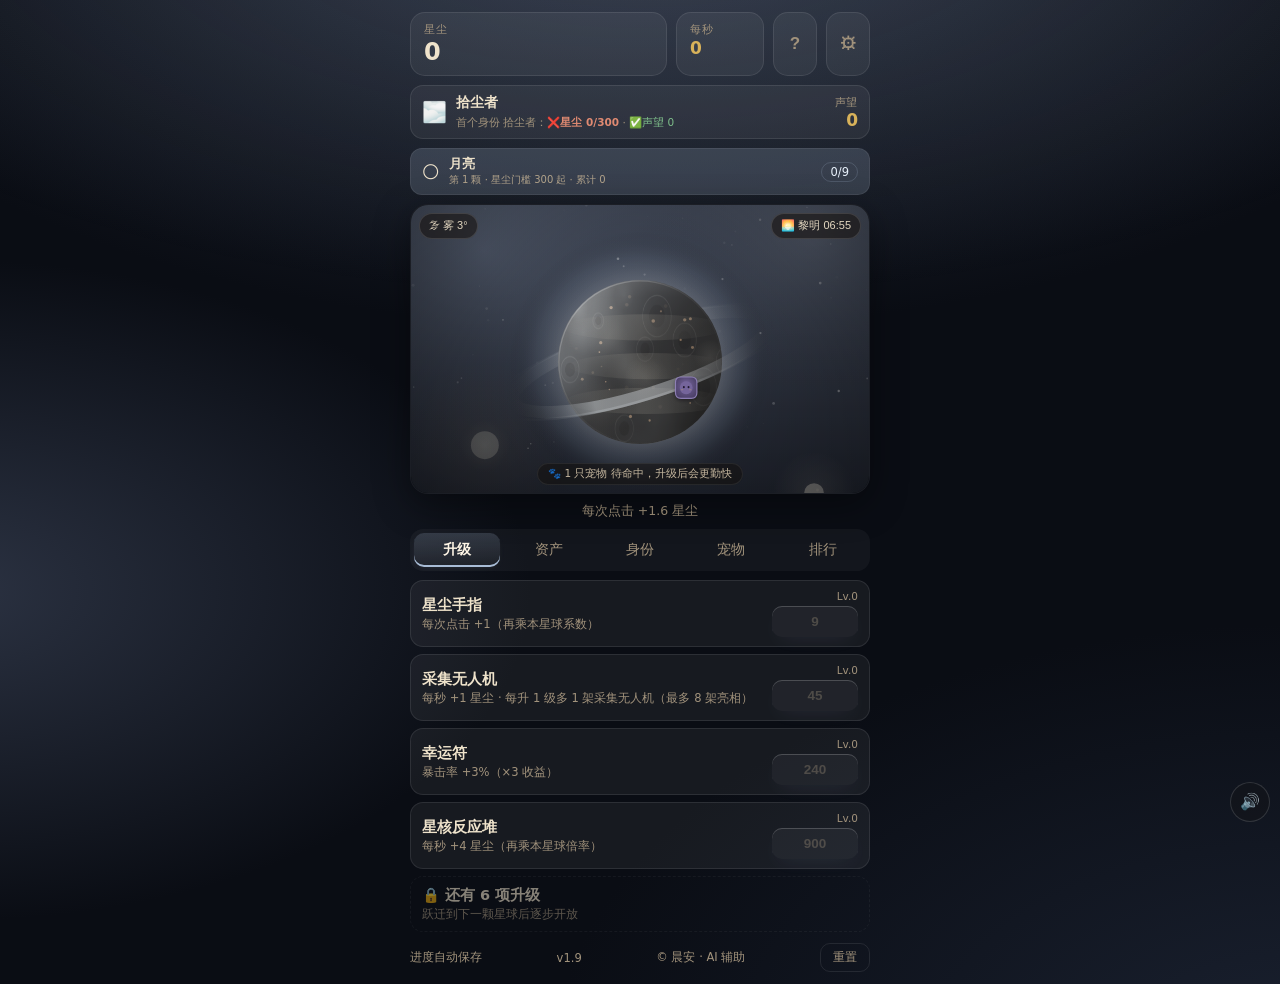
==== index.html @ 1c6e7670 "点点星球 · 晨安之作（发布构建）" ====
<!doctype html>
<html lang="zh-CN">
  <head>
    <meta charset="UTF-8" />
    <meta name="viewport" content="width=device-width, initial-scale=1, viewport-fit=cover" />
    <meta name="theme-color" content="#12100c" />
    <title>点点星球 · 晨安之作</title>
    <!-- 样式用静态标签加载：浏览器解析到就当普通资源缓存，
     即使下面的脚本出问题，页面也不会变成裸 HTML。
     发新版时把 v= 后面的日期改大一位即可让所有设备重新下载。 -->
    <link rel="stylesheet" href="style.css?v=1.9" />
  </head>
  <body data-world="0" data-phase="night">
    <div id="ambient" aria-hidden="true"></div>

    <main class="game">
      <header class="top">
        <div class="stat">
          <span class="label">星尘</span>
          <strong id="dust">0</strong>
        </div>
        <div class="stat stat-s">
          <span class="label">每秒</span>
          <strong id="cps">0</strong>
        </div>
        <button id="help" class="icon-btn" type="button" aria-label="玩法说明">?</button>
        <button id="setBtn" class="icon-btn" type="button" aria-label="设置">⚙</button>
      </header>

      <div class="rank-bar">
        <span class="rank-emoji" id="rankIcon">🌫️</span>
        <div class="rank-info">
          <span id="rankName">拾尘者</span>
          <span class="rank-next" id="rankNext">加载中…</span>
        </div>
        <div class="rep">
          <span class="label">声望</span>
          <strong id="rep">0</strong>
        </div>
      </div>

      <div class="world-bar">
        <span class="world-emoji" id="worldEmoji">🪐</span>
        <div class="world-info">
          <span id="worldName">月亮</span>
          <span class="world-sub" id="worldSub">第 1 颗星球</span>
        </div>
        <div class="world-ring">
          <span id="worldPct">0/7</span>
        </div>
      </div>

      <section id="stage" class="stage">
        <canvas id="scene"></canvas>

        <div class="stage-hud left">
          <button id="wxChip" class="chip" type="button" title="天气与时间">☁️ 天气</button>
        </div>
        <div class="stage-hud right">
          <button id="timeChip" class="chip" type="button" title="当前时间">--:--</button>
        </div>

        <div id="floatLayer" class="float-layer"></div>

        <div id="petSay" class="pet-say hidden" aria-live="polite">
          <span class="pet-say-av" id="petSayAv"></span>
          <span class="pet-say-main">
            <span class="pet-say-name" id="petSayName"></span>
            <span class="pet-say-text" id="petSayText"></span>
          </span>
        </div>

        <div id="combo" class="combo hidden" aria-live="polite">
          <div class="combo-main">
            <b id="comboNum">0</b>
            <span class="combo-word">连锁</span>
            <em id="comboBonus">+0%</em>
          </div>
          <i class="combo-bar"><s id="comboFill"></s></i>
        </div>

        <div class="stage-foot">
          <span id="stageNote">🐾 宠物待命中</span>
        </div>
      </section>

      <section class="reso" id="reso">
        <div class="reso-head">
          <span class="reso-title">星核共振</span>
          <span class="reso-lv" id="resoLayers">共振 0/8 层</span>
        </div>
        <div class="reso-track" id="resoBar">
          <div class="reso-zone" id="resoZone"></div>
          <div class="reso-needle" id="resoNeedle"></div>
        </div>
        <div class="reso-foot">
          <button id="resoBtn" class="reso-btn" type="button" aria-label="按住蓄力，进绿区松手">
            <span class="reso-ico" aria-hidden="true">◉</span>
          </button>
          <span class="reso-hint" id="resoHint"></span>
        </div>
        <div class="reso-keys">键盘：任意键连点星球 · 按住 Q 蓄力共振（蓝牙/外接键盘都行）</div>
      </section>

      <p class="hint" id="hint">点点星球，收获星尘</p>

      <nav class="tabs">
        <button class="tab active" data-tab="up" type="button">升级</button>
        <button class="tab" data-tab="asset" type="button">资产</button>
        <button class="tab" data-tab="rank" type="button">身份</button>
        <button class="tab" data-tab="stock" type="button">股市</button>
        <button class="tab" data-tab="pets" type="button">宠物</button>
        <button class="tab" data-tab="play" type="button">玩法</button>
        <button class="tab" data-tab="leader" type="button">排行</button>
      </nav>

      <section class="panel active" id="panel-up">
        <ul id="shop" class="shop-list"></ul>
      </section>

      <section class="panel" id="panel-asset">
        <p class="panel-tip">买车买房攒声望，声望和星尘都够了才能晋升身份。</p>
        <ul id="assets" class="shop-list"></ul>
      </section>

      <section class="panel" id="panel-rank">
        <h2>身份</h2>
        <p class="panel-tip">
          每晋一级：星尘 ×2 · 点击力 ×1.5 · 自动产出 +25%。身份只升不降，门槛会按本星球的曲线递增。
        </p>
        <ul id="ranks" class="rank-list"></ul>

        <div id="travelBox" class="travel-box hidden">
          <button id="travel" class="travel" type="button">🔭 预览下一颗星球</button>
          <p class="panel-tip" id="travelTip"></p>
        </div>

        <h2>星球图鉴</h2>
        <ul id="worlds" class="world-list"></ul>

        <h2>本星球成就 <span id="achCount" class="ach-count"></span></h2>
        <ul id="achs" class="ach-list"></ul>

        <h2>全局成就</h2>
        <ul id="gachs" class="ach-list"></ul>
      </section>

      <section class="panel" id="panel-stock">
        <div class="sys-head stock-head">
          <div><b id="stkCapital">0</b><span id="stkBestTip">当前市值</span></div>
          <div><b id="stkInvest">0</b><span>投入本金</span></div>
          <div><b id="stkCashNow">0</b><span>手上星尘</span></div>
          <div><b id="stkMult">×1.00</b><span>资本加成</span></div>
          <div><b id="stkCash">0</b><span>股息收入</span></div>
        </div>
        <p class="panel-tip" id="stkTip">
          低买高卖赚差价，持仓每 2
          分钟分红一次。持仓市值（资本）会放大你所有产出，后期身份也要求它。<br />身份只看「手上星尘
          + 投进股市的钱」，买了股票立刻算数，卖掉跟着变。
        </p>
        <ul id="stkList" class="stock-list"></ul>
        <h2>市场动态</h2>
        <ul id="stkNews" class="news-list"></ul>
      </section>

      <section class="panel" id="panel-pets">
        <div class="sys-head">
          <div><b id="petPower">0</b><span>宠物战力</span></div>
          <div><b id="petMult">×1.00</b><span>宠物加成</span></div>
          <div><b id="petDone">0</b><span>探索次数</span></div>
        </div>
        <h2>我的宠物 <span id="petCount" class="ach-count"></span></h2>
        <p class="panel-tip">
          宠物从开局就能用，每颗星球都有自己的伙伴。所有星球的伙伴进同一个图鉴：<b>换星球也带着走，已招募的会一起上场</b>（场上最多
          8 只，战力高的优先）。点卡片上的「升 1
          级」直接升一级、战力跟着涨：等级没有上限，但每升一级，下一级都要贵
          ×1.5。摸摸只是攒亲密度。
        </p>
        <ul id="petList" class="pet-list"></ul>
        <h2>宠物探索</h2>
        <p class="panel-tip">
          派宠物出门，按真实时间回来，一次带回一大笔星尘，比原来的星舰远征划算得多。宠物战力越高，能去的地方越远。
        </p>
        <ul id="petExp" class="exp-list"></ul>
        <h2>皮肤商店</h2>
        <p class="panel-tip">
          每颗星球 4
          款皮肤，用星尘购买；买到的皮肤穿在本星球的宠物身上，点宠物卡片上的「换肤」就能换。
        </p>
        <ul id="skinList" class="skin-list"></ul>
      </section>

      <section class="panel" id="panel-play">
        <div class="sys-head">
          <div><b id="miniEnergy">0/100</b><span>今日次数</span></div>
          <div><b id="miniBadge">0</b><span>星章</span></div>
          <div><b id="miniWins">0</b><span>小游戏胜利</span></div>
        </div>
        <h2 id="miniHead">无尽小游戏</h2>
        <p class="panel-tip" id="miniTip">
          三个无尽模式，一局没有终点，越玩越快。得分 = 操作次数 × 本星球倍率 ×
          升级总倍率；每天最多玩 100 次，跨天自动重置。每赢 2 局得 1 枚星章，星章又加全局产出。
        </p>
        <ul id="miniList" class="mini-list"></ul>
        <h2 id="idleTitle">挂机</h2>
        <div class="idle-card" id="idleCard"></div>
        <div id="idleClaim"></div>
      </section>

      <section class="panel" id="panel-leader">
        <h2>星际排行</h2>
        <p class="panel-tip">
          榜上显示的是「累计星尘」=
          你这辈子赚到的总数（花掉的也算），所以它会比你钱包里现在有的多。钱包星尘会显示在状态行里。
        </p>
        <div id="lbSetup" class="lb-setup hidden">
          <p class="panel-tip small">
            第一次用：把 Supabase 的 Project URL 和 anon key 粘进来，只存在这台手机上。
          </p>
          <input
            id="lbUrl"
            class="lb-input lb-full"
            placeholder="https://xxxx.supabase.co"
            autocomplete="off"
            autocapitalize="off"
            spellcheck="false"
          />
          <input
            id="lbKey"
            class="lb-input lb-full"
            placeholder="anon public key"
            autocomplete="off"
            autocapitalize="off"
            spellcheck="false"
          />
          <button id="lbSave" class="ghost wide" type="button">保存并连接</button>
        </div>

        <div id="meBox" class="me-box hidden">
          <span class="me-name">已登录 <b id="meName"></b></span>
          <button id="lbSync" class="ghost tiny" type="button">立即上传</button>
          <button id="lbPull" class="ghost tiny hidden" type="button">重新拉取</button>
          <button id="auOut" class="ghost tiny" type="button">退出</button>
        </div>

        <p class="panel-tip small" id="lbStatus" data-tone="idle">未配置云端</p>
        <ol id="lbList" class="lb-list"></ol>
        <button id="lbRefresh" class="ghost wide" type="button">刷新排行榜</button>

        <div id="adminBox" class="admin-box hidden">
          <h3 id="adminTitle">管理员后台</h3>
          <p class="panel-tip small">
            权限三档：普通 &lt; 管理员 &lt; 作者。管理员只能加（加分、解锁星球，每天 5
            次）；作者不限次数，还能清空数据和管权限。
          </p>
          <p class="panel-tip small" id="adminQuota"></p>
          <div class="admin-tools hidden" id="adAuthorTools">
            <button id="adClearScores" class="ghost tiny danger" type="button">
              一键清空全服数据
            </button>
          </div>
          <div id="adminList"></div>
        </div>
      </section>

      <footer class="bottom">
        <span id="saveTip" class="tip">进度自动保存</span>
        <span class="tip" id="verTip" title="代码版本，用来确认有没有加载到最新的">v1.9</span>
        <span class="tip">© 晨安 · AI 辅助</span>
        <button id="reset" class="reset" type="button">重置</button>
      </footer>
    </main>

    <!-- ===== 登录 / 注册：不登录不能玩 ===== -->
    <div id="loginGate" class="login-gate hidden">
      <div class="login-box">
        <div class="login-logo">点点星球</div>
        <p class="login-sub">登录后开始玩 · 进度每 10 秒自动上传</p>
        <div id="authBox" class="auth-box">
          <input
            id="auName"
            class="lb-input lb-full"
            maxlength="16"
            placeholder="账号名（2–16 字）"
            autocomplete="username"
            autocapitalize="off"
            spellcheck="false"
          />
          <input
            id="auPass"
            class="lb-input lb-full"
            type="password"
            maxlength="64"
            placeholder="密码"
            autocomplete="current-password"
          />
          <div class="auth-acts">
            <button id="auLogin" class="primary" type="button">登录</button>
            <button id="auReg" class="ghost" type="button">注册</button>
          </div>
        </div>
        <p class="login-tip">
          新注册：密码至少 6 位，必须同时包含小写字母和数字。<br />登录老账号会用云端存档覆盖本机进度。
        </p>
        <button id="gateOffline" class="link-btn hidden" type="button">网络有问题？先离线玩</button>
      </div>
    </div>

    <!-- ===== 开场 ===== -->
    <div id="intro" class="intro">
      <div class="intro-glow"></div>
      <div class="intro-orbit"></div>
      <div class="intro-logo" aria-label="点点星球">
        <span style="--i: 0">点</span><span style="--i: 1">点</span><span style="--i: 2">星</span
        ><span style="--i: 3">球</span>
      </div>
      <div class="intro-line"><i></i></div>
      <p class="intro-sub">晨安之作 · CLICK THE COSMOS</p>
      <p class="intro-skip">轻触任意处进入</p>
    </div>

    <!-- 新手说明 -->
    <div id="guide" class="modal hidden">
      <div class="modal-box">
        <h2>欢迎来到点点星球 👋</h2>
        <ol class="guide-list">
          <li>点星球拿星尘，但<b>点击是全游戏最弱的赚钱方式</b>，只够启动。连锁、暴击只是添头。</li>
          <li>
            <b>玩法是随着星球一颗颗解锁的</b>，不是一上来全都塞给你：第 1
            颗有点击/升级/资产/身份和<b>宠物</b>，之后依次开放共振、小游戏、股市、挂机。前几颗星球十几分钟就能通关，越往后身份门槛越高、耗时越长、数字越大。
          </li>
          <li>升级：每一项都只加一点，攒够星尘就去买。身份晋升要同时满足累计星尘和声望。</li>
          <li>
            第 2 颗星球起有<b>星核共振</b>：按住蓄力，松手落在绿区 +1 层，全产出 +7%（最高 8
            层），22 秒不碰会掉层。
          </li>
          <li>
            第 3 颗星球起有<b>小游戏</b>：每天最多玩 100 次，跨天自动重置；赢 2 局 1
            枚星章，星章加全局产出，后期身份也要求星章。
          </li>
          <li>
            第 4 颗星球起有<b>股市</b>：低买高卖赚差价，持仓每 2
            分钟分红；市值越高，全局产出乘得越多，后面几个身份直接要求市值。
          </li>
          <li>
            <b>宠物从开局就跟着你</b
            >：每颗星球都有自己的伙伴，所有星球的伙伴进同一个图鉴，换星球也不会丢。点「升 1
            级」直接升级、涨战力——等级没有上限，价钱每级
            ×1.5。派它们出去探索，按真实时间回来给一大笔星尘。
          </li>
          <li>
            第 6 颗星球起有<b>挂机</b>：关掉页面也按离线效率生产，最多累计 12
            小时；「采集核心」把效率从 55% 拉到 100%。
          </li>
          <li>
            一共十颗星球，前六颗是<b>月亮、地球、土星、太阳、中子星、黑洞</b>。每颗 9 个身份、10
            项升级、7 种资产，正常玩到通关要好几天。
          </li>
          <li>
            <b>账号与存档：</b
            >不登录不能玩。登录老账号时，服务器上的存档会<b>整份覆盖</b>这台手机的进度（离线玩的进度会丢，这是故意的，绝不合并）；注册新账号则把这台手机的进度整份写进新号。登录后每
            10 秒自动上传一次完整存档。
          </li>
          <li>
            <b>各星球数据互相独立：</b
            >身份、升级、资产、星尘、共振层数都按星球分开存，不会串到别的星球；没解锁的星球不参与统计，也不进排行榜。
          </li>
          <li>
            <b>小游戏</b>是无尽模式，分数 = 操作次数 × 本星球倍率 ×
            总倍率，越熟练分越高；<b>股市</b>按倍率结算，暴涨暴跌都是小概率，别指望连点刷钱。
          </li>
        </ol>
        <p class="guide-copy">
          点点星球 · 晨安之作 © 2026 · 美术、音效与代码由作者与 AI 辅助共同制作
        </p>
        <button id="guideOk" class="primary" type="button">开始游戏</button>
      </div>
    </div>

    <!-- 星球预览 -->
    <div id="previewModal" class="modal hidden">
      <div class="modal-box preview-box">
        <canvas id="previewScene" class="preview-scene"></canvas>
        <h2 id="pvName">星球</h2>
        <p class="clear-sub" id="pvDesc"></p>
        <div class="pv-facts" id="pvFacts"></div>
        <ul class="pv-ranks" id="pvRanks"></ul>
        <div class="pv-actions">
          <button id="pvCancel" class="ghost" type="button">关闭</button>
          <button id="pvGo" class="primary" type="button">🚀 跃迁</button>
        </div>
      </div>
    </div>

    <!-- 天气 / 时间 -->
    <div id="wxModal" class="modal hidden">
      <div class="modal-box">
        <h2>天气与时间</h2>
        <p class="panel-tip" id="wxStatus">正在获取…</p>
        <div class="wx-now" id="wxNow"></div>
        <label class="field">
          <span>天气城市</span>
          <select id="citySelect"></select>
        </label>
        <div class="wx-actions">
          <button id="wxAuto" class="ghost" type="button">📍 自动定位</button>
          <button id="wxRefresh" class="ghost" type="button">🔄 刷新</button>
        </div>
        <p class="panel-tip small">
          天气来自 Open-Meteo
          免费接口（按手机定位或你选的城市），时间取自手机系统。没网时自动切换成模拟天气，画面仍会随小时和天气变化。
        </p>
        <button id="wxOk" class="primary" type="button">完成</button>
      </div>
    </div>

    <!-- 全剧终 -->
    <div id="clear" class="modal hidden">
      <div class="modal-box clear-box">
        <div class="clear-emoji" id="clearEmoji">🏆</div>
        <h2 id="clearTitle">恭喜通关！</h2>
        <p class="clear-sub" id="clearSub"></p>
        <div class="clear-stats" id="clearStats"></div>
        <button id="clearOk" class="primary" type="button">继续玩</button>
      </div>
    </div>

    <!-- 小游戏 -->
    <div id="miniModal" class="modal hidden">
      <div class="modal-box mini-box">
        <h2 id="miniTitle">小游戏</h2>
        <p class="panel-tip" id="miniDesc"></p>
        <div id="miniBody" class="mini-body"></div>
        <div class="mini-foot">
          <button id="miniClose" class="ghost" type="button">关闭</button>
        </div>
      </div>
    </div>

    <div id="confetti" class="confetti"></div>
    <div id="flash" class="flash"></div>
    <div id="toast" class="toast"></div>

    <!-- ===== 设置 ===== -->
    <div id="settings" class="modal hidden">
      <div class="modal-box set-box">
        <h2>设置</h2>
        <div class="set-list">
          <button class="set-row" id="setAdmin" type="button">
            <span>🛠️ Admin 后台管理</span><em id="setAdminTip">需管理员账号</em>
          </button>
          <button class="set-row" id="setGuide" type="button">
            <span>📖 玩法说明</span><em>全部规则</em>
          </button>
          <button class="set-row" id="setAccount" type="button">
            <span>👤 登录账号管理</span><em id="setAccName">未登录</em>
          </button>
          <button class="set-row" id="setSfx" type="button">
            <span>🔊 音效</span><em id="setSfxVal">开</em>
          </button>
          <button class="set-row" id="setFx" type="button">
            <span>✨ 粒子特效</span><em id="setFxVal">开</em>
          </button>
          <button class="set-row" id="setMotion" type="button">
            <span>🐢 省电模式</span><em id="setMotionVal">关</em>
          </button>
        </div>
        <p class="set-copy">
          点点星球 · 晨安之作 © 2026<br />美术、音效与代码由作者与 AI 辅助共同制作
        </p>
        <button id="setClose" class="primary" type="button">关闭</button>
      </div>
    </div>

    <script>
      /* 兜底：不依赖游戏脚本，任何浏览器都能关掉开场；点任意处/按任意键也能跳过 */
      (function () {
        function closeIntro() {
          var el = document.getElementById('intro');
          if (!el || el.style.display === 'none') return;
          el.style.display = 'none';
          try {
            document.dispatchEvent(new Event('introDone'));
          } catch (e) {}
        }
        window.__closeIntro = closeIntro;
        var seen = false;
        try {
          seen = localStorage.getItem('aiweb.clicker.intro.v1') === '1';
        } catch (e) {}
        setTimeout(closeIntro, seen ? 2200 : 5200);
        var types = ['pointerdown', 'touchstart', 'mousedown', 'click', 'keydown'];
        function onAny() {
          var el = document.getElementById('intro');
          if (el && el.style.display !== 'none') closeIntro();
        }
        for (var k = 0; k < types.length; k++) {
          document.addEventListener(types[k], onAny, true);
        }
      })();
    </script>
    <!-- 脚本用静态标签 + defer：浏览器并行下载、按顺序执行，
     一个请求慢了也不会像串行链那样把后面全卡死。
     版本号 v= 与上面的 style.css 保持一致，发新版时一起改。 -->
    <script defer src="scene.min.js?v=1.9"></script>
    <script defer src="pets.min.js?v=1.9"></script>
    <script defer src="game.min.js?v=1.9"></script>
    <script defer src="systems.min.js?v=1.9"></script>
    <script defer src="fx.min.js?v=1.9"></script>
    <script defer src="cloud.min.js?v=1.9"></script>
  </body>
</html>
---- style.css ----
/* ============================================================
   点点星球 v4
   1 主题变量  2 布局  3 顶部/身份/星球条  4 星球舞台  5 标签与列表
   6 图鉴与预览  7 天气面板  8 弹窗  9 开场  10 动画
   ============================================================ */

:root {
  --gold: #d8b25a;
}

* {
  box-sizing: border-box;
  -webkit-tap-highlight-color: transparent;
}
.hidden {
  display: none !important;
}

html,
body {
  margin: 0;
  min-height: 100%;
}

/* ============================================================
   十颗星球配色
   --bg1 / --bg2 背景墙的两团光，--bg3 墙底色，--panel 弹窗底
   --acc / --acc2 / --acc-d 按钮渐变（亮 → 主色 → 暗边）
   --acc-soft 半透明主色，--glow 辉光，--glow-rgb 时段光复用
   ============================================================ */
body {
  /* 第 1 颗 · 月亮：冷银蓝的夜 */
  --bg1: #2b3242;
  --bg2: #1a2130;
  --bg3: #0a0d14;
  --acc: #a8bcd6;
  --acc2: #e8f1fb;
  --acc-d: #62789a;
  --acc-soft: rgba(168, 188, 214, 0.2);
  --glow: rgba(168, 188, 214, 0.32);
  --glow-rgb: 168, 188, 214;
  --panel: #151a24;
  --ink: #14161c;

  background:
    radial-gradient(125% 80% at 50% -12%, var(--bg1) 0%, transparent 57%),
    radial-gradient(95% 72% at 102% 108%, var(--bg2) 0%, transparent 62%),
    radial-gradient(65% 48% at -4% 60%, var(--bg1) 0%, transparent 70%), var(--bg3);
  color: #efe3cb;
  font-family:
    system-ui,
    -apple-system,
    'PingFang SC',
    'Microsoft YaHei',
    sans-serif;
  padding: calc(12px + env(safe-area-inset-top)) 12px calc(12px + env(safe-area-inset-bottom));
  display: flex;
  justify-content: center;
  transition: background 0.5s ease;
  overflow-x: hidden;
}

/* 第 2 颗 · 地球：海蓝 */
body[data-world='1'] {
  --bg1: #123a56;
  --bg2: #0d2a24;
  --bg3: #06121a;
  --acc: #4fc2ee;
  --acc2: #c4ecff;
  --acc-d: #1f7fae;
  --acc-soft: rgba(79, 194, 238, 0.2);
  --glow: rgba(79, 194, 238, 0.32);
  --glow-rgb: 79, 194, 238;
  --panel: #0b1a26;
}

/* 第 3 颗 · 土星：米金 */
body[data-world='2'] {
  --bg1: #3a2c14;
  --bg2: #2a2010;
  --bg3: #0f0b06;
  --acc: #e0bc7a;
  --acc2: #ffedc8;
  --acc-d: #a3762f;
  --acc-soft: rgba(224, 188, 122, 0.2);
  --glow: rgba(224, 188, 122, 0.32);
  --glow-rgb: 224, 188, 122;
  --panel: #1d1608;
}

/* 第 4 颗 · 太阳：橙金 */
body[data-world='3'] {
  --bg1: #4a1e06;
  --bg2: #3a1404;
  --bg3: #150803;
  --acc: #ff9a3a;
  --acc2: #ffe2a8;
  --acc-d: #c2541a;
  --acc-soft: rgba(255, 154, 58, 0.2);
  --glow: rgba(255, 154, 58, 0.34);
  --glow-rgb: 255, 154, 58;
  --panel: #1e0e06;
}

/* 第 5 颗 · 中子星：冰青 */
body[data-world='4'] {
  --bg1: #0b2a3a;
  --bg2: #07202e;
  --bg3: #040b10;
  --acc: #7fe8ff;
  --acc2: #e2fcff;
  --acc-d: #2f9fc4;
  --acc-soft: rgba(127, 232, 255, 0.2);
  --glow: rgba(127, 232, 255, 0.34);
  --glow-rgb: 127, 232, 255;
  --panel: #061219;
}

/* 第 6 颗 · 黑洞：紫罗兰 */
body[data-world='5'] {
  --bg1: #2a1444;
  --bg2: #22103a;
  --bg3: #0a0512;
  --acc: #b98cff;
  --acc2: #efdcff;
  --acc-d: #6b3fb0;
  --acc-soft: rgba(185, 140, 255, 0.2);
  --glow: rgba(185, 140, 255, 0.34);
  --glow-rgb: 185, 140, 255;
  --panel: #160d22;
}

/* 第 7 颗 · 曜金：琥珀金 */
body[data-world='6'] {
  --bg1: #3d2a06;
  --bg2: #301f04;
  --bg3: #120c02;
  --acc: #ffcb4a;
  --acc2: #fff2ba;
  --acc-d: #c08a12;
  --acc-soft: rgba(255, 203, 74, 0.2);
  --glow: rgba(255, 203, 74, 0.34);
  --glow-rgb: 255, 203, 74;
  --panel: #1b1304;
}

/* 第 8 颗 · 幻梦：粉紫 */
body[data-world='7'] {
  --bg1: #3a1238;
  --bg2: #2a0e2b;
  --bg3: #120612;
  --acc: #ff9ed8;
  --acc2: #ffe3f4;
  --acc-d: #c25a9a;
  --acc-soft: rgba(255, 158, 216, 0.2);
  --glow: rgba(255, 158, 216, 0.34);
  --glow-rgb: 255, 158, 216;
  --panel: #1a0b20;
}

/* 第 9 颗 · 时序：青碧 */
body[data-world='8'] {
  --bg1: #0c3330;
  --bg2: #082824;
  --bg3: #04100e;
  --acc: #5fe0c0;
  --acc2: #c8fff0;
  --acc-d: #1f9a80;
  --acc-soft: rgba(95, 224, 192, 0.2);
  --glow: rgba(95, 224, 192, 0.32);
  --glow-rgb: 95, 224, 192;
  --panel: #071814;
}

/* 第 10 颗 · 终焉：残红 */
body[data-world='9'] {
  --bg1: #3a1018;
  --bg2: #2a0a10;
  --bg3: #120405;
  --acc: #ff6a5c;
  --acc2: #ffcac2;
  --acc-d: #b62f34;
  --acc-soft: rgba(255, 106, 92, 0.2);
  --glow: rgba(255, 106, 92, 0.34);
  --glow-rgb: 255, 106, 92;
  --panel: #1a080a;
}

/* ===== 时段氛围光（跟着手机时间） ===== */
#ambient {
  position: fixed;
  inset: 0;
  z-index: 0;
  pointer-events: none;
  transition: background 0.8s ease;
}

.game {
  position: relative;
  z-index: 1;
  width: 100%;
  max-width: 460px;
  display: flex;
  flex-direction: column;
  gap: 9px;
}

/* ===== 顶部 ===== */
.top {
  display: flex;
  align-items: stretch;
  gap: 9px;
}

.stat {
  flex: 1;
  background: rgba(255, 255, 255, 0.055);
  border: 1px solid rgba(255, 255, 255, 0.09);
  border-radius: 15px;
  padding: 9px 13px;
  display: flex;
  flex-direction: column;
  gap: 2px;
}

.stat-s {
  flex: 0 0 88px;
}

.label {
  font-size: 11px;
  color: #a2937c;
  letter-spacing: 0.06em;
}

.stat strong {
  font-size: 24px;
  font-variant-numeric: tabular-nums;
  line-height: 1.12;
}

.stat-s strong {
  font-size: 17px;
  color: var(--gold);
}

.icon-btn {
  flex: 0 0 44px;
  border: 1px solid rgba(255, 255, 255, 0.09);
  background: rgba(255, 255, 255, 0.055);
  color: #a2937c;
  border-radius: 15px;
  font-size: 17px;
  font-weight: 700;
  cursor: pointer;
}

/* ===== 身份条 ===== */
.rank-bar {
  display: flex;
  align-items: center;
  gap: 9px;
  background: rgba(255, 255, 255, 0.055);
  border: 1px solid rgba(255, 255, 255, 0.09);
  border-radius: 13px;
  padding: 8px 11px;
}

.rank-emoji {
  font-size: 20px;
}

.rank-info {
  flex: 1;
  min-width: 0;
  display: flex;
  flex-direction: column;
  gap: 2px;
}

#rankName {
  font-size: 13.5px;
  font-weight: 600;
}

.rank-next {
  font-size: 10.5px;
  color: #a2937c;
  line-height: 1.55;
}
.rank-ok {
  color: #7fbf8b;
}
.rank-bad {
  color: #e08a72;
  font-weight: 600;
}

.rep {
  display: flex;
  flex-direction: column;
  align-items: flex-end;
}

.rep strong {
  font-size: 17px;
  color: var(--gold);
  font-variant-numeric: tabular-nums;
}

/* ===== 星球条 ===== */
.world-bar {
  display: flex;
  align-items: center;
  gap: 9px;
  padding: 7px 11px;
  border-radius: 12px;
  background: var(--acc-soft);
  border: 1px solid rgba(255, 255, 255, 0.07);
}

.world-emoji {
  font-size: 17px;
}

.world-info {
  flex: 1;
  min-width: 0;
  display: flex;
  flex-direction: column;
}

#worldName {
  font-size: 12.5px;
  font-weight: 600;
}

.world-sub {
  font-size: 10px;
  color: #b3a48c;
}

.world-ring {
  font-size: 11.5px;
  font-variant-numeric: tabular-nums;
  color: var(--acc2);
  border: 1px solid var(--acc-soft);
  border-radius: 999px;
  padding: 2px 8px;
}

/* ===== 星球舞台 ===== */
.stage {
  position: relative;
  width: 100%;
  height: clamp(210px, 38vh, 290px);
  border-radius: 18px;
  overflow: hidden;
  background: var(--bg3);
  border: 1px solid rgba(255, 255, 255, 0.07);
  box-shadow:
    0 10px 36px rgba(0, 0, 0, 0.38),
    inset 0 0 46px rgba(0, 0, 0, 0.5);
  cursor: pointer;
  touch-action: manipulation;
  user-select: none;
  transition: filter 0.2s ease;
}

.stage.blocked {
  filter: grayscale(0.5) brightness(0.82);
}

#scene {
  position: absolute;
  inset: 0;
  width: 100%;
  height: 100%;
  display: block;
}

.stage-hud {
  position: absolute;
  top: 8px;
  z-index: 3;
  display: flex;
  gap: 6px;
}

.stage-hud.left {
  left: 8px;
}
.stage-hud.right {
  right: 8px;
}

.chip {
  border: 1px solid rgba(255, 255, 255, 0.13);
  background: rgba(20, 16, 12, 0.55);
  backdrop-filter: blur(6px);
  -webkit-backdrop-filter: blur(6px);
  color: #e4d8c1;
  font-size: 11px;
  line-height: 1.25;
  padding: 5px 9px;
  border-radius: 999px;
  cursor: pointer;
  font-variant-numeric: tabular-nums;
  transition: transform 0.08s ease;
}

.chip:active {
  transform: scale(0.95);
}

.stage-foot {
  position: absolute;
  left: 10px;
  right: 10px;
  bottom: 8px;
  display: flex;
  justify-content: center;
  pointer-events: none;
  z-index: 2;
}

#stageNote {
  font-size: 10.5px;
  color: #c4b69e;
  background: rgba(18, 14, 10, 0.45);
  border: 1px solid rgba(255, 255, 255, 0.07);
  border-radius: 999px;
  padding: 3px 10px;
  backdrop-filter: blur(4px);
  -webkit-backdrop-filter: blur(4px);
  max-width: 100%;
  white-space: nowrap;
  overflow: hidden;
  text-overflow: ellipsis;
}

/* 点击飘字 */
.float-layer {
  position: absolute;
  inset: 0;
  overflow: hidden;
  pointer-events: none;
  z-index: 4;
}

.float {
  position: absolute;
  transform: translate(-50%, -50%);
  font-size: 19px;
  font-weight: 700;
  color: #e9ddc6;
  text-shadow: 0 2px 10px rgba(0, 0, 0, 0.75);
  animation: floatUp 0.92s ease-out forwards;
  white-space: nowrap;
}

.float.crit {
  color: var(--gold);
  font-size: 24px;
  text-shadow:
    0 0 16px rgba(216, 178, 90, 0.55),
    0 2px 10px rgba(0, 0, 0, 0.7);
}

.float.ship {
  font-size: 14px;
  color: #c2cfa5;
  font-weight: 600;
  text-shadow:
    0 0 12px rgba(168, 184, 123, 0.38),
    0 2px 8px rgba(0, 0, 0, 0.6);
}

.hint {
  margin: 0;
  text-align: center;
  font-size: 12.5px;
  color: #a2937c;
}

/* ===== 标签页 ===== */
.tabs {
  display: flex;
  gap: 5px;
  background: rgba(255, 255, 255, 0.04);
  padding: 4px;
  border-radius: 13px;
}

.tab {
  flex: 1;
  border: 0;
  background: transparent;
  color: #a2937c;
  padding: 8px;
  border-radius: 10px;
  font-size: 13.5px;
  cursor: pointer;
  transition:
    background 0.2s ease,
    color 0.2s ease;
}

.tab.active {
  background: linear-gradient(180deg, var(--acc-soft), rgba(255, 255, 255, 0.03));
  color: #fff6e6;
  font-weight: 600;
  box-shadow:
    inset 0 -2px 0 var(--acc),
    0 2px 10px -6px var(--glow);
}

.panel {
  display: none;
  flex-direction: column;
  gap: 8px;
}
.panel.active {
  display: flex;
}

.panel-tip {
  margin: 0;
  font-size: 12px;
  color: #a2937c;
  line-height: 1.6;
}

.panel-tip.small {
  font-size: 11px;
  line-height: 1.65;
  margin-top: 10px;
}

/* ===== 列表 ===== */
.shop-list,
.rank-list,
.ach-list {
  list-style: none;
  margin: 0;
  padding: 0;
  display: flex;
  flex-direction: column;
  gap: 7px;
}

.panel h2 {
  margin: 4px 0 0;
  font-size: 12.5px;
  font-weight: 600;
  color: #a2937c;
  letter-spacing: 0.08em;
}

.item {
  display: flex;
  align-items: center;
  gap: 10px;
  background: rgba(255, 255, 255, 0.055);
  border: 1px solid rgba(255, 255, 255, 0.09);
  border-radius: 13px;
  padding: 9px 11px;
}

.item-main {
  flex: 1;
  min-width: 0;
}
.item-name {
  font-size: 14.5px;
  font-weight: 600;
}

.item-desc {
  font-size: 11.5px;
  color: #a2937c;
  margin-top: 2px;
}

.item-side {
  display: flex;
  flex-direction: column;
  align-items: flex-end;
  gap: 4px;
}

.item-lv {
  font-size: 10.5px;
  color: #a2937c;
  font-variant-numeric: tabular-nums;
}

.buy {
  min-width: 86px;
  border: 0;
  border-radius: 10px;
  padding: 8px 10px;
  font-size: 13.5px;
  font-weight: 700;
  font-variant-numeric: tabular-nums;
  color: var(--ink);
  background: linear-gradient(180deg, var(--acc2) 0%, var(--acc) 54%, var(--acc-d) 100%);
  box-shadow:
    0 7px 20px -9px var(--glow),
    inset 0 1px 0 rgba(255, 255, 255, 0.48);
  cursor: pointer;
  transition:
    transform 0.08s ease,
    opacity 0.15s ease;
}

.buy:active {
  transform: scale(0.96);
}

.buy:disabled {
  opacity: 0.42;
  cursor: default;
  background: rgba(255, 255, 255, 0.1);
  color: #9a8f7c;
}

.buy.rep-buy {
  background: linear-gradient(180deg, #e0c48a, #c9a227);
  min-width: 90px;
}

/* ===== 身份 ===== */
.rank-item {
  display: flex;
  align-items: center;
  gap: 10px;
  padding: 9px 11px;
  border-radius: 13px;
  border: 1px solid rgba(255, 255, 255, 0.09);
  background: rgba(255, 255, 255, 0.055);
  opacity: 0.5;
}

.rank-item.done {
  opacity: 1;
  border-color: var(--acc-soft);
}

.rank-item.now {
  opacity: 1;
  border-color: rgba(216, 178, 90, 0.55);
  box-shadow: 0 0 0 1px rgba(216, 178, 90, 0.18);
}

.rank-name {
  font-size: 13.5px;
  font-weight: 600;
}

.rank-req {
  font-size: 10.5px;
  color: #a2937c;
  font-variant-numeric: tabular-nums;
  margin-top: 2px;
}

.rank-badge {
  margin-left: auto;
  font-size: 10.5px;
  color: var(--gold);
  white-space: nowrap;
}

/* ===== 跃迁 ===== */
.travel-box {
  display: flex;
  flex-direction: column;
  gap: 6px;
  margin-top: 4px;
}

.travel {
  width: 100%;
  border: 0;
  border-radius: 13px;
  padding: 12px;
  font-size: 14.5px;
  font-weight: 700;
  color: var(--ink);
  background: linear-gradient(180deg, var(--acc2) 0%, var(--acc) 54%, var(--acc-d) 100%);
  box-shadow:
    0 7px 20px -9px var(--glow),
    inset 0 1px 0 rgba(255, 255, 255, 0.48);
  cursor: pointer;
}

.travel:disabled {
  background: rgba(255, 255, 255, 0.08);
  color: #9a8f7c;
  cursor: default;
}

/* ===== 星球图鉴 ===== */
.world-list {
  list-style: none;
  margin: 0;
  padding: 0;
  display: grid;
  grid-template-columns: 1fr 1fr;
  gap: 7px;
}

.world-card {
  display: flex;
  align-items: center;
  gap: 8px;
  padding: 8px 9px;
  border-radius: 13px;
  background: rgba(255, 255, 255, 0.05);
  border: 1px solid rgba(255, 255, 255, 0.09);
  cursor: pointer;
  min-width: 0;
  transition:
    transform 0.09s ease,
    border-color 0.2s ease;
}

.world-card:active {
  transform: scale(0.975);
}

.world-card.on {
  border-color: var(--acc-soft);
  background: var(--acc-soft);
}

.wc-info {
  flex: 1;
  min-width: 0;
  display: flex;
  flex-direction: column;
  gap: 1px;
}

.wc-info b {
  font-size: 12px;
  font-weight: 600;
  white-space: nowrap;
  overflow: hidden;
  text-overflow: ellipsis;
}

.wc-info em {
  font-style: normal;
  font-size: 9.5px;
  color: #a2937c;
  white-space: nowrap;
  overflow: hidden;
  text-overflow: ellipsis;
}

.wc-badge {
  font-size: 9px;
  color: var(--acc2);
  border: 1px solid var(--acc-soft);
  border-radius: 999px;
  padding: 2px 5px;
  white-space: nowrap;
}

.mini-planet {
  position: relative;
  width: 32px;
  height: 32px;
  flex: 0 0 32px;
  border-radius: 50%;
  box-shadow:
    inset -7px -7px 13px rgba(0, 0, 0, 0.55),
    0 0 10px rgba(255, 255, 255, 0.07);
}

.mini-planet::after {
  content: '';
  position: absolute;
  left: -7px;
  right: -7px;
  top: 8px;
  height: 16px;
  border: 1px solid rgba(255, 255, 255, 0.28);
  border-radius: 50%;
  transform: rotate(-16deg);
}

.mini-planet[data-w='0'] {
  background: radial-gradient(circle at 33% 28%, #b9cbd6, #46636f 48%, #1e1712);
}
.mini-planet[data-w='1'] {
  background: radial-gradient(circle at 33% 28%, #e6c6a2, #8a4a2a 48%, #2a150c);
}
.mini-planet[data-w='2'] {
  background: radial-gradient(circle at 33% 28%, #e7efe9, #8fa9a3 48%, #172622);
}
.mini-planet[data-w='3'] {
  background: radial-gradient(circle at 33% 28%, #cbd6a9, #536330 48%, #1c2413);
}

/* ===== 成就 ===== */
.ach-item {
  display: flex;
  align-items: center;
  gap: 10px;
  padding: 8px 11px;
  border-radius: 12px;
  border: 1px solid rgba(255, 255, 255, 0.09);
  background: rgba(255, 255, 255, 0.055);
  opacity: 0.45;
}

.ach-item.done {
  opacity: 1;
  border-color: rgba(216, 178, 90, 0.35);
}

.ach-dot {
  flex: 0 0 26px;
  height: 26px;
  border-radius: 50%;
  display: grid;
  place-items: center;
  background: rgba(255, 255, 255, 0.07);
  font-size: 12px;
}

.ach-item.done .ach-dot {
  background: rgba(216, 178, 90, 0.18);
}

/* ===== 底部 ===== */
.bottom {
  display: flex;
  align-items: center;
  justify-content: space-between;
  margin-top: 2px;
}

.tip {
  font-size: 11.5px;
  color: #a2937c;
}

.reset {
  border: 1px solid rgba(255, 255, 255, 0.09);
  background: transparent;
  color: #a2937c;
  border-radius: 10px;
  padding: 6px 12px;
  font-size: 11.5px;
  cursor: pointer;
}

/* ===== 弹窗 ===== */
.modal {
  position: fixed;
  inset: 0;
  z-index: 20;
  display: flex;
  align-items: center;
  justify-content: center;
  padding: 16px;
  background: rgba(12, 10, 8, 0.82);
  backdrop-filter: blur(3px);
  -webkit-backdrop-filter: blur(3px);
}

.modal-box {
  width: 100%;
  max-width: 390px;
  max-height: 88vh;
  overflow: auto;
  background: radial-gradient(120% 80% at 50% 0%, var(--acc-soft), transparent 62%), var(--panel);
  border: 1px solid var(--glow);
  border-radius: 20px;
  padding: 18px;
  box-shadow: 0 24px 80px rgba(0, 0, 0, 0.6);
  animation: popIn 0.28s ease;
}

.modal-box h2 {
  margin: 0 0 10px;
  font-size: 18px;
}

.guide-list {
  margin: 0 0 16px;
  padding-left: 19px;
  font-size: 13px;
  line-height: 1.8;
  color: #d6c9b0;
}

.guide-list b {
  color: var(--gold);
}

.primary {
  width: 100%;
  border: 0;
  border-radius: 12px;
  padding: 13px;
  font-size: 15px;
  font-weight: 700;
  color: var(--ink);
  background: linear-gradient(180deg, var(--acc2) 0%, var(--acc) 54%, var(--acc-d) 100%);
  box-shadow:
    0 7px 20px -9px var(--glow),
    inset 0 1px 0 rgba(255, 255, 255, 0.48);
  cursor: pointer;
}

.primary:disabled {
  background: rgba(255, 255, 255, 0.08);
  color: #9a8f7c;
  cursor: default;
}

.ghost {
  border: 1px solid rgba(255, 255, 255, 0.12);
  background: rgba(255, 255, 255, 0.05);
  color: #d6c9b0;
  border-radius: 12px;
  padding: 11px 13px;
  font-size: 13px;
  cursor: pointer;
}

/* ===== 星球预览 ===== */
.preview-box {
  padding: 14px;
}

.preview-scene {
  display: block;
  width: 100%;
  height: 168px;
  border-radius: 14px;
  background: #0c0a08;
  margin-bottom: 12px;
  border: 1px solid rgba(255, 255, 255, 0.07);
}

.preview-box h2 {
  font-size: 17px;
  margin-bottom: 4px;
}

.pv-facts {
  display: flex;
  gap: 8px;
  margin: 10px 0 8px;
}

.pv-facts > div {
  flex: 1;
  background: rgba(255, 255, 255, 0.05);
  border: 1px solid rgba(255, 255, 255, 0.08);
  border-radius: 11px;
  padding: 7px 6px;
  font-size: 10px;
  color: #a2937c;
  text-align: center;
}

.pv-facts b {
  display: block;
  font-size: 14px;
  color: #efe3cb;
  margin-bottom: 2px;
  font-variant-numeric: tabular-nums;
}

.pv-ranks {
  list-style: none;
  margin: 4px 0 14px;
  padding: 0;
  display: flex;
  flex-direction: column;
  gap: 4px;
  max-height: 140px;
  overflow: auto;
}

.pv-ranks li {
  display: flex;
  justify-content: space-between;
  gap: 8px;
  font-size: 11.5px;
  color: #d6c9b0;
  background: rgba(255, 255, 255, 0.04);
  border-radius: 9px;
  padding: 6px 9px;
}

.pv-ranks em {
  font-style: normal;
  color: #a2937c;
  font-variant-numeric: tabular-nums;
  white-space: nowrap;
}

.pv-actions {
  display: flex;
  gap: 8px;
}
.pv-actions .primary {
  flex: 1;
  padding: 12px;
  font-size: 14px;
}

/* ===== 天气面板 ===== */
.wx-now {
  display: flex;
  gap: 8px;
  margin: 6px 0 12px;
}

.wx-cell {
  flex: 1;
  min-width: 0;
  background: rgba(255, 255, 255, 0.05);
  border: 1px solid rgba(255, 255, 255, 0.08);
  border-radius: 12px;
  padding: 8px 10px;
  display: flex;
  flex-direction: column;
  gap: 3px;
}

.wx-cell b {
  font-size: 13px;
}

.wx-cell span {
  font-size: 10.5px;
  color: #a2937c;
  white-space: nowrap;
  overflow: hidden;
  text-overflow: ellipsis;
}

.field {
  display: flex;
  align-items: center;
  gap: 10px;
  margin-bottom: 10px;
}

.field > span {
  font-size: 12.5px;
  color: #b3a48c;
  white-space: nowrap;
}

.field select {
  flex: 1;
  min-width: 0;
  background: #241b12;
  border: 1px solid rgba(255, 255, 255, 0.12);
  color: #efe3cb;
  border-radius: 10px;
  padding: 9px 10px;
  font-size: 13px;
}

.wx-actions {
  display: flex;
  gap: 8px;
  margin-bottom: 4px;
}
.wx-actions .ghost {
  flex: 1;
  padding: 10px;
}

/* ===== 通关 ===== */
.clear-box {
  text-align: center;
}
.clear-emoji {
  font-size: 58px;
  line-height: 1;
  animation: popIn 0.7s ease;
}

.clear-sub {
  margin: 6px 0 0;
  font-size: 12.5px;
  color: #a2937c;
  line-height: 1.7;
}

.clear-stats {
  display: flex;
  justify-content: center;
  gap: 22px;
  margin: 18px 0;
  font-size: 10.5px;
  color: #a2937c;
}

.clear-stats b {
  display: block;
  font-size: 17px;
  color: #efe3cb;
  margin-bottom: 2px;
  font-variant-numeric: tabular-nums;
}

.confetti {
  position: fixed;
  inset: 0;
  overflow: hidden;
  pointer-events: none;
  z-index: 25;
}

.confetti i {
  position: absolute;
  top: -24px;
  width: 9px;
  height: 14px;
  border-radius: 2px;
  animation: fall linear forwards;
}

/* ===== 跃迁闪白 ===== */
.flash {
  position: fixed;
  inset: 0;
  background: #fff;
  opacity: 0;
  pointer-events: none;
  z-index: 40;
}

.flash.on {
  animation: flash 0.65s ease;
}

/* ===== 提示条 ===== */
.toast {
  position: fixed;
  left: 50%;
  top: calc(12px + env(safe-area-inset-top));
  z-index: 30;
  max-width: 88vw;
  padding: 10px 15px;
  border-radius: 12px;
  font-size: 13px;
  text-align: center;
  color: #e9d3a6;
  background: #2c2318;
  border: 1px solid rgba(216, 178, 90, 0.35);
  transform: translate(-50%, -160%);
  transition: transform 0.3s cubic-bezier(0.2, 0.9, 0.3, 1.2);
  pointer-events: none;
}

.toast.show {
  transform: translate(-50%, 0);
}

/* ============================================================
   开场
   ============================================================ */
.intro {
  position: fixed;
  inset: 0;
  z-index: 200;
  display: flex;
  flex-direction: column;
  align-items: center;
  justify-content: center;
  gap: 14px;
  background: radial-gradient(120% 90% at 50% 22%, #241c14 0%, #120d09 55%, #0b0906 100%);
  transition:
    opacity 0.65s ease,
    transform 0.65s ease;
  overflow: hidden;
  animation: introAutoHide 5.2s linear forwards;
}

@keyframes introAutoHide {
  0%,
  93% {
    opacity: 1;
    visibility: visible;
  }
  100% {
    opacity: 0;
    visibility: hidden;
  }
}

.intro.quick {
  animation-duration: 2.2s;
}

.intro.out {
  opacity: 0 !important;
  transform: scale(1.06);
  pointer-events: none;
  visibility: hidden;
}

/* 背后星点 */
.intro::before {
  content: '';
  position: absolute;
  inset: 0;
  background-image:
    radial-gradient(1.4px 1.4px at 18% 22%, rgba(255, 255, 255, 0.9), transparent),
    radial-gradient(1.2px 1.2px at 72% 15%, rgba(200, 210, 255, 0.8), transparent),
    radial-gradient(1px 1px at 40% 72%, rgba(255, 255, 255, 0.7), transparent),
    radial-gradient(1.6px 1.6px at 84% 62%, rgba(233, 211, 166, 0.8), transparent),
    radial-gradient(1px 1px at 12% 82%, rgba(255, 255, 255, 0.6), transparent),
    radial-gradient(1.3px 1.3px at 58% 40%, rgba(190, 200, 255, 0.75), transparent),
    radial-gradient(1px 1px at 92% 30%, rgba(255, 255, 255, 0.6), transparent);
  opacity: 0.8;
  animation: starBreath 4s ease-in-out infinite;
}

.intro-glow {
  position: absolute;
  width: 66vw;
  height: 66vw;
  max-width: 340px;
  max-height: 340px;
  border-radius: 50%;
  background: radial-gradient(
    circle,
    rgba(126, 156, 176, 0.3),
    rgba(143, 169, 163, 0.12) 45%,
    transparent 68%
  );
  filter: blur(6px);
  animation: glowPulse 3.6s ease-in-out infinite;
}

.intro-orbit {
  position: absolute;
  width: min(74vw, 300px);
  height: min(28vw, 112px);
  border: 1px solid rgba(255, 255, 255, 0.14);
  border-radius: 50%;
  transform: rotate(-14deg);
  animation: orbitSpin 10s linear infinite;
}

.intro-orbit::after {
  content: '';
  position: absolute;
  top: -3px;
  left: 50%;
  width: 6px;
  height: 6px;
  border-radius: 50%;
  background: var(--gold);
  box-shadow: 0 0 14px var(--gold);
}

.intro-logo {
  position: relative;
  display: flex;
  gap: 0.015em;
  font-size: clamp(44px, 16vw, 76px);
  font-weight: 800;
  letter-spacing: 0.04em;
  line-height: 1;
  font-family:
    'SF Pro Display',
    system-ui,
    -apple-system,
    sans-serif;
}

.intro-logo span {
  display: inline-block;
  background: linear-gradient(180deg, #fff6e3 0%, #efddb6 38%, #9fb3bf 72%, #a9c4c0 100%);
  -webkit-background-clip: text;
  background-clip: text;
  color: transparent;
  filter: drop-shadow(0 0 18px rgba(185, 203, 214, 0.45));
  opacity: 0;
  transform: translateY(20px) scale(0.88);
  animation: letterIn 0.72s cubic-bezier(0.2, 0.9, 0.3, 1.3) forwards;
  animation-delay: calc(var(--i) * 0.085s + 0.12s);
}

.intro-line {
  width: min(58vw, 220px);
  height: 2px;
  border-radius: 2px;
  background: rgba(255, 255, 255, 0.12);
  overflow: hidden;
}

.intro-line i {
  display: block;
  height: 100%;
  width: 0;
  background: linear-gradient(90deg, transparent, var(--gold), #7e9cb0, transparent);
  animation: lineGrow 2.4s cubic-bezier(0.4, 0, 0.2, 1) forwards;
}

.intro-sub {
  margin: 0;
  font-size: 10.5px;
  letter-spacing: 0.3em;
  color: #b3a48c;
  text-transform: uppercase;
  opacity: 0;
  animation: fadeIn 0.9s ease 1.1s forwards;
}

.intro-skip {
  position: absolute;
  bottom: calc(30px + env(safe-area-inset-bottom));
  margin: 0;
  font-size: 11.5px;
  color: #857868;
  animation: blink 2.4s ease-in-out infinite;
}

.intro.quick .intro-logo span {
  animation-duration: 0.5s;
  animation-delay: calc(var(--i) * 0.05s + 0.05s);
}
.intro.quick .intro-line i {
  animation-duration: 1.3s;
}
.intro.quick .intro-sub {
  animation-delay: 0.5s;
}

/* ============================================================
   动画
   ============================================================ */
@keyframes floatUp {
  0% {
    opacity: 0;
    transform: translate(-50%, 0) scale(0.82);
  }
  18% {
    opacity: 1;
  }
  100% {
    opacity: 0;
    transform: translate(-50%, -68px) scale(1.06);
  }
}

@keyframes popIn {
  0% {
    transform: scale(0.9);
    opacity: 0;
  }
  60% {
    transform: scale(1.03);
  }
  100% {
    transform: scale(1);
    opacity: 1;
  }
}

@keyframes fall {
  to {
    transform: translateY(108vh) rotate(720deg);
  }
}

@keyframes flash {
  0% {
    opacity: 0.9;
  }
  100% {
    opacity: 0;
  }
}

@keyframes letterIn {
  0% {
    opacity: 0;
    transform: translateY(20px) scale(0.88);
    filter: blur(6px);
  }
  100% {
    opacity: 1;
    transform: translateY(0) scale(1);
    filter: blur(0);
  }
}

@keyframes lineGrow {
  0% {
    width: 0;
  }
  100% {
    width: 100%;
  }
}

@keyframes orbitSpin {
  to {
    transform: rotate(346deg);
  }
}

@keyframes glowPulse {
  0%,
  100% {
    opacity: 0.7;
    transform: scale(1);
  }
  50% {
    opacity: 1;
    transform: scale(1.07);
  }
}

@keyframes starBreath {
  0%,
  100% {
    opacity: 0.55;
  }
  50% {
    opacity: 0.95;
  }
}

@keyframes blink {
  0%,
  100% {
    opacity: 0.35;
  }
  50% {
    opacity: 0.9;
  }
}

@keyframes fadeIn {
  to {
    opacity: 1;
  }
}

/* ===== 减少动态效果 ===== */
@media (prefers-reduced-motion: reduce) {
  .float {
    animation-duration: 0.6s;
  }
  .flash.on {
    animation-duration: 0.2s;
  }
  .confetti i {
    animation-duration: 2s !important;
  }
  .intro-orbit {
    animation: none;
  }
  .intro-glow {
    animation: none;
  }
  .intro::before {
    animation: none;
  }
  .intro-skip {
    animation: none;
    opacity: 0.7;
  }
}

/* ===== 矮屏手机：压缩舞台 ===== */
@media (max-height: 700px) {
  .stage {
    height: clamp(180px, 32vh, 230px);
  }
  .stat strong {
    font-size: 21px;
  }
}

/* ============================================================
   v5 追加：星尘连锁 HUD / 股市面板
   ============================================================ */

.float.burst {
  font-size: 20px;
  color: #d8b25a;
  text-shadow:
    0 0 18px rgba(216, 178, 90, 0.7),
    0 2px 10px rgba(0, 0, 0, 0.75);
}

/* ===== 星尘连锁 ===== */
.combo {
  position: absolute;
  left: 9px;
  bottom: 38px;
  z-index: 5;
  min-width: 108px;
  padding: 7px 10px 6px;
  border-radius: 13px;
  background: rgba(20, 15, 11, 0.68);
  border: 1px solid rgba(216, 178, 90, 0.3);
  backdrop-filter: blur(6px);
  -webkit-backdrop-filter: blur(6px);
  pointer-events: none;
  animation: comboIn 0.18s ease;
}

.combo-main {
  display: flex;
  align-items: baseline;
  gap: 6px;
}

.combo b {
  font-size: 23px;
  line-height: 1;
  color: var(--gold);
  font-variant-numeric: tabular-nums;
  text-shadow: 0 0 14px rgba(216, 178, 90, 0.45);
}

.combo-word {
  font-size: 10px;
  color: #d6c9b0;
  letter-spacing: 0.12em;
}

.combo em {
  margin-left: auto;
  font-style: normal;
  font-size: 11.5px;
  font-weight: 700;
  color: #8a9a5b;
  font-variant-numeric: tabular-nums;
}

.combo-bar {
  display: block;
  height: 3px;
  margin-top: 5px;
  border-radius: 2px;
  background: rgba(255, 255, 255, 0.13);
  overflow: hidden;
}

.combo-bar s {
  display: block;
  height: 100%;
  width: 0;
  border-radius: 2px;
  background: linear-gradient(90deg, #d8b25a, #c07a4b);
  transition: width 0.16s ease;
}

.combo.hot {
  border-color: rgba(192, 122, 75, 0.5);
  box-shadow: 0 0 18px rgba(255, 138, 76, 0.24);
}

.combo.blazing {
  border-color: rgba(181, 101, 79, 0.65);
  box-shadow: 0 0 28px rgba(255, 107, 138, 0.38);
}

.combo.blazing b {
  color: #c58a76;
}
.combo.burst {
  animation: comboBurst 0.42s ease;
}

@keyframes comboIn {
  from {
    opacity: 0;
    transform: translateY(6px) scale(0.9);
  }
  to {
    opacity: 1;
    transform: none;
  }
}

@keyframes comboBurst {
  0% {
    transform: scale(1);
  }
  35% {
    transform: scale(1.14);
  }
  100% {
    transform: scale(1);
  }
}

.risk {
  font-size: 10px;
  padding: 2px 8px;
  border-radius: 999px;
  white-space: nowrap;
}

.ach-count {
  font-size: 11px;
  color: #a2937c;
  font-weight: 400;
  letter-spacing: 0;
}

/* 持仓时股市标签上的呼吸点 */
.tab {
  position: relative;
}

@keyframes stockPulse {
  0%,
  100% {
    opacity: 0.35;
    transform: scale(0.85);
  }
  50% {
    opacity: 1;
    transform: scale(1.15);
  }
}

/* ===== 星核共振 ===== */
.reso {
  position: relative;
  border: 1px solid rgba(255, 255, 255, 0.08);
  border-radius: 16px;
  padding: 10px 12px 12px;
  background: linear-gradient(180deg, rgba(255, 255, 255, 0.045), rgba(0, 0, 0, 0.14));
  display: flex;
  flex-direction: column;
  gap: 8px;
}
.reso-head {
  display: flex;
  justify-content: space-between;
  align-items: baseline;
}
.reso-title {
  font-size: 13px;
  letter-spacing: 0.16em;
  color: #e9ddc6;
}
.reso-lv {
  font-size: 11.5px;
  letter-spacing: 0.06em;
  color: #b3a48c;
}
.reso-lv.need {
  color: #c58a76;
}
.reso-track {
  position: relative;
  height: 22px;
  border-radius: 11px;
  overflow: hidden;
  background: rgba(0, 0, 0, 0.38);
  border: 1px solid rgba(255, 255, 255, 0.07);
}
.reso-zone {
  position: absolute;
  top: 0;
  bottom: 0;
  left: 40%;
  width: 24%;
  background: linear-gradient(180deg, rgba(138, 154, 91, 0.5), rgba(138, 154, 91, 0.26));
  border-left: 1px solid rgba(203, 214, 169, 0.45);
  border-right: 1px solid rgba(203, 214, 169, 0.45);
}
.reso-needle {
  position: absolute;
  top: -1px;
  bottom: -1px;
  left: 0;
  width: 3px;
  border-radius: 2px;
  background: #e3c27a;
  box-shadow: 0 0 8px rgba(227, 194, 122, 0.7);
  transform: translateX(-1px);
}
.reso.on .reso-needle {
  box-shadow: 0 0 16px rgba(227, 194, 122, 0.95);
}
.reso-foot {
  display: flex;
  align-items: center;
  gap: 10px;
}
.reso-btn {
  flex: 1;
  appearance: none;
  cursor: pointer;
  border: 1px solid rgba(216, 178, 90, 0.32);
  border-radius: 12px;
  background: linear-gradient(180deg, rgba(216, 178, 90, 0.15), rgba(192, 122, 75, 0.13));
  color: #f0e4ce;
  font-size: 13px;
  letter-spacing: 0.04em;
  padding: 10px 12px;
  touch-action: none;
  user-select: none;
  -webkit-user-select: none;
  transition:
    transform 0.1s,
    border-color 0.2s;
}
.reso-btn:active {
  transform: scale(0.985);
  border-color: rgba(216, 178, 90, 0.6);
}
.reso-btn:disabled {
  opacity: 0.45;
}
.reso-btn .reso-ico {
  display: block;
  font-size: 22px;
  line-height: 1.1;
}
.reso-btn[data-on='1'] .reso-ico {
  color: #9ff0b0;
  text-shadow: 0 0 14px rgba(120, 240, 150, 0.8);
}
.reso-hint {
  font-size: 11px;
  color: #8b7e6b;
  white-space: nowrap;
}
.reso-keys {
  font-size: 11px;
  line-height: 1.5;
  color: #8b7e6b;
  opacity: 0.9;
}

/* ============================================================
   扩展系统：股市 / 舰队 / 小游戏 / 挂机
   ============================================================ */

.sys-head {
  display: flex;
  gap: 8px;
  margin-top: 2px;
}

.sys-head > div {
  flex: 1;
  min-width: 0;
  background: rgba(255, 255, 255, 0.045);
  border: 1px solid rgba(255, 255, 255, 0.08);
  border-radius: 13px;
  padding: 9px 10px;
  display: flex;
  flex-direction: column;
  gap: 2px;
}

.sys-head b {
  font-size: 16px;
  color: var(--acc2);
  font-variant-numeric: tabular-nums;
  white-space: nowrap;
  overflow: hidden;
  text-overflow: ellipsis;
}

.sys-head span {
  font-size: 10.5px;
  color: #a2937c;
}

/* 股市顶部有 5 项，窄屏折成两行，数字不会被挤扁 */
.sys-head.stock-head {
  flex-wrap: wrap;
}
.sys-head.stock-head > div {
  flex: 1 1 calc(33.333% - 6px);
}

/* ===== 股市 ===== */
.stock-list,
.news-list,
.exp-list,
.mini-list {
  list-style: none;
  margin: 0;
  padding: 0;
  display: flex;
  flex-direction: column;
  gap: 7px;
}

.stock-item {
  background: rgba(255, 255, 255, 0.04);
  border: 1px solid rgba(255, 255, 255, 0.08);
  border-radius: 14px;
  padding: 10px 12px;
}

.stock-top {
  display: flex;
  align-items: baseline;
  justify-content: space-between;
  gap: 8px;
}
.stock-name {
  font-size: 14px;
  font-weight: 600;
}
.stock-name em {
  font-style: normal;
  font-size: 10px;
  letter-spacing: 0.5px;
  color: #a2937c;
  margin-left: 6px;
}
.stock-price {
  font-size: 14px;
  font-variant-numeric: tabular-nums;
  color: #efe3cb;
}
.stock-price em {
  font-style: normal;
  font-size: 11px;
  margin-left: 6px;
}
.stock-price .up,
.news-item .up {
  color: #a8b87b;
}
.stock-price .down,
.news-item .down {
  color: #c07a4b;
}
.stock-sub {
  font-size: 11px;
  color: #a2937c;
  margin-top: 3px;
}

.stock-ops {
  display: flex;
  gap: 5px;
  margin-top: 8px;
}
.stock-ops button {
  flex: 1;
  min-width: 0;
  border: 1px solid var(--acc-soft);
  background: rgba(255, 255, 255, 0.03);
  color: var(--acc2);
  border-radius: 9px;
  padding: 6px 2px;
  font-size: 11px;
  cursor: pointer;
}
.stock-ops button:active {
  background: var(--acc-soft);
}

.news-item {
  display: flex;
  gap: 7px;
  align-items: flex-start;
  font-size: 12px;
  color: #cbbda6;
  line-height: 1.5;
  background: rgba(255, 255, 255, 0.03);
  border-radius: 10px;
  padding: 7px 10px;
}
.news-item i {
  font-style: normal;
  font-weight: 700;
}
.news-item.dim {
  color: #7d7263;
}

/* ===== 舰队 ===== */
.exp-item {
  background: rgba(255, 255, 255, 0.04);
  border: 1px solid rgba(255, 255, 255, 0.08);
  border-radius: 14px;
  padding: 10px 12px;
}
.exp-title {
  display: flex;
  justify-content: space-between;
  font-size: 13.5px;
  font-weight: 600;
}
.exp-title em {
  font-style: normal;
  font-size: 11px;
  color: var(--gold);
  font-variant-numeric: tabular-nums;
}
.exp-reward {
  font-size: 11px;
  color: #a2937c;
  margin-top: 3px;
}
.exp-ops {
  display: flex;
  flex-wrap: wrap;
  gap: 5px;
  margin-top: 8px;
}
.exp-ops button,
.exp-claim {
  flex: 1;
  min-width: 96px;
  border: 1px solid var(--acc-soft);
  background: rgba(255, 255, 255, 0.03);
  color: var(--acc2);
  border-radius: 9px;
  padding: 7px 4px;
  font-size: 11.5px;
  cursor: pointer;
}
.exp-claim {
  width: 100%;
  margin-top: 8px;
}
.exp-claim:not(:disabled) {
  background: var(--acc-soft);
  color: #f6ecda;
  font-weight: 600;
}
button:disabled {
  opacity: 0.4;
}

/* ===== 小游戏 ===== */
.mini-card {
  display: flex;
  align-items: center;
  gap: 10px;
  background: rgba(255, 255, 255, 0.04);
  border: 1px solid rgba(255, 255, 255, 0.08);
  border-radius: 14px;
  padding: 10px 12px;
}
.mini-ico {
  font-size: 22px;
}
.mini-card .item-main {
  flex: 1;
  min-width: 0;
}
.mini-go {
  border: 1px solid var(--acc-soft);
  background: linear-gradient(180deg, var(--acc2) 0%, var(--acc) 54%, var(--acc-d) 100%);
  color: var(--ink);
  box-shadow:
    0 6px 16px -9px var(--glow),
    inset 0 1px 0 rgba(255, 255, 255, 0.4);
  border-radius: 10px;
  padding: 8px 13px;
  font-size: 12.5px;
  font-weight: 600;
  cursor: pointer;
  flex: none;
}

.mini-box {
  max-width: 360px;
}
.mini-body {
  margin: 10px 0;
}
.mini-result {
  text-align: center;
  font-size: 12.5px;
  color: var(--gold);
  margin: 10px 0;
}
.mini-btn {
  width: 100%;
  margin-top: 10px;
}
.mini-foot {
  display: flex;
  justify-content: flex-end;
}

.ore-grid {
  display: grid;
  grid-template-columns: repeat(3, 1fr);
  gap: 7px;
}
.ore-cell {
  aspect-ratio: 1;
  border-radius: 12px;
  border: 1px solid rgba(255, 255, 255, 0.1);
  background: rgba(255, 255, 255, 0.04);
  color: #a2937c;
  font-size: 22px;
  cursor: pointer;
  transition:
    background 0.15s ease,
    transform 0.12s ease;
}
.ore-cell:active {
  transform: scale(0.96);
}
.ore-cell.hit {
  background: rgba(168, 184, 123, 0.28);
  border-color: #a8b87b;
}
.ore-cell.miss {
  opacity: 0.45;
}
.ore-cell.show {
  border-color: var(--gold);
  box-shadow: 0 0 0 1px var(--gold) inset;
}
.ore-cell.lit {
  background: var(--acc-soft);
  border-color: var(--acc2);
}
.ore-cell.mem {
  font-size: 15px;
}

.meteor-track {
  position: relative;
  height: 40px;
  border-radius: 12px;
  background: rgba(255, 255, 255, 0.05);
  border: 1px solid rgba(255, 255, 255, 0.09);
  overflow: hidden;
}
.meteor-zone {
  position: absolute;
  left: 34%;
  width: 32%;
  top: 0;
  bottom: 0;
  background: rgba(168, 184, 123, 0.22);
  border-left: 1px solid rgba(168, 184, 123, 0.5);
  border-right: 1px solid rgba(168, 184, 123, 0.5);
}
.meteor-marker {
  position: absolute;
  top: 4px;
  bottom: 4px;
  width: 3px;
  margin-left: -1.5px;
  border-radius: 2px;
  background: var(--gold);
  box-shadow: 0 0 8px var(--gold);
}

/* ===== 挂机 ===== */
.idle-card {
  background: rgba(255, 255, 255, 0.04);
  border: 1px solid rgba(255, 255, 255, 0.08);
  border-radius: 14px;
  padding: 11px 13px;
  display: flex;
  flex-direction: column;
  gap: 6px;
}
.idle-row {
  display: flex;
  justify-content: space-between;
  font-size: 12.5px;
  color: #b6a990;
}
.idle-row b {
  color: var(--acc2);
  font-variant-numeric: tabular-nums;
}
.idle-ops {
  display: flex;
  gap: 6px;
  margin-top: 4px;
}
.idle-ops button {
  flex: 1;
  border: 1px solid var(--acc-soft);
  background: rgba(255, 255, 255, 0.03);
  color: var(--acc2);
  border-radius: 9px;
  padding: 7px 4px;
  font-size: 11px;
  cursor: pointer;
}

@media (max-width: 380px) {
  .tab {
    font-size: 12px;
    padding: 7px 3px;
  }
  .sys-head b {
    font-size: 14px;
  }
}

/* ===== 排行榜 / 云同步 ===== */
.lb-name-row {
  display: flex;
  gap: 8px;
  margin: 12px 0 8px;
}

.lb-input {
  flex: 1 1 auto;
  min-width: 0;
  border: 1px solid rgba(255, 255, 255, 0.12);
  background: rgba(255, 255, 255, 0.05);
  color: #e8dcc8;
  border-radius: 12px;
  padding: 11px 13px;
  font-size: 13px;
  font-family: inherit;
  outline: none;
}

.lb-input:focus {
  border-color: var(--acc);
  box-shadow: 0 0 0 3px var(--acc-soft);
}

.lb-name-row .ghost {
  flex: 0 0 auto;
  white-space: nowrap;
}

.ghost.wide {
  display: block;
  width: 100%;
  margin-top: 12px;
}

#lbStatus[data-tone='ok'] {
  color: #8fd6a4;
}
#lbStatus[data-tone='warn'] {
  color: #e2c07a;
}
#lbStatus[data-tone='bad'] {
  color: #e08a80;
}
#lbStatus[data-tone='busy'] {
  color: var(--acc2);
}
#lbStatus[data-tone='off'] {
  color: rgba(214, 201, 176, 0.5);
}

.lb-list {
  list-style: none;
  margin: 10px 0 0;
  padding: 0;
}

.lb-row {
  display: flex;
  align-items: center;
  gap: 10px;
  padding: 10px 12px;
  border-radius: 12px;
  background: rgba(255, 255, 255, 0.04);
  margin-bottom: 6px;
  font-size: 13px;
}

.lb-row.me {
  background: var(--acc-soft);
  border: 1px solid var(--acc);
}

.lb-row.suspect {
  opacity: 0.55;
}

.lb-pos {
  flex: 0 0 34px;
  text-align: center;
  font-size: 13px;
  color: var(--acc2);
  font-variant-numeric: tabular-nums;
}

.lb-name {
  flex: 1 1 auto;
  min-width: 0;
  overflow: hidden;
  text-overflow: ellipsis;
  white-space: nowrap;
  color: #e8dcc8;
}

.lb-score {
  flex: 0 0 auto;
  font-size: 12px;
  color: var(--acc2);
  font-variant-numeric: tabular-nums;
}

.lb-tag {
  margin-left: 6px;
  padding: 1px 5px;
  border-radius: 6px;
  font-size: 10px;
  vertical-align: 1px;
  color: #9a8f7d;
  border: 1px solid rgba(154, 143, 125, 0.45);
  background: rgba(154, 143, 125, 0.12);
  white-space: nowrap;
}

.lb-tag.author {
  color: #e8c86a;
  border-color: rgba(232, 200, 106, 0.55);
  background: rgba(232, 200, 106, 0.16);
}

.lb-tag.staff {
  color: #9fc0d8;
  border-color: rgba(159, 192, 216, 0.5);
  background: rgba(159, 192, 216, 0.14);
}

.role-box {
  display: inline-flex;
  gap: 3px;
}

.role-box .ghost.tiny.on {
  border-color: var(--acc);
  color: var(--acc2);
  background: rgba(255, 255, 255, 0.1);
  opacity: 1;
}

.lb-setup {
  margin: 12px 0 4px;
  padding: 12px;
  border-radius: 12px;
  background: rgba(255, 255, 255, 0.04);
  border: 1px solid rgba(255, 255, 255, 0.08);
}

.lb-setup.hidden {
  display: none;
}

.lb-full {
  display: block;
  width: 100%;
  box-sizing: border-box;
  margin-bottom: 8px;
}

/* ===== 账号面板 / 管理员后台 ===== */
.auth-box {
  margin: 12px 0 6px;
  padding: 12px;
  border-radius: 12px;
  background: rgba(255, 255, 255, 0.04);
  border: 1px solid rgba(255, 255, 255, 0.08);
}

.auth-box .lb-full {
  margin-bottom: 8px;
}

.auth-acts {
  display: flex;
  gap: 8px;
}

.auth-acts .ghost {
  flex: 1 1 0;
  padding: 10px 6px;
  font-size: 13px;
}

.me-box {
  display: flex;
  align-items: center;
  gap: 8px;
  margin: 12px 0 6px;
  padding: 8px 10px 8px 12px;
  border-radius: 12px;
  background: var(--acc-soft);
  border: 1px solid var(--acc);
}

.me-name {
  flex: 1 1 auto;
  min-width: 0;
  overflow: hidden;
  text-overflow: ellipsis;
  white-space: nowrap;
  font-size: 13px;
  color: #e8dcc8;
}

.me-name b {
  color: var(--acc2);
}

.ghost.tiny {
  flex: 0 0 auto;
  padding: 6px 9px;
  font-size: 12px;
  border-radius: 9px;
  white-space: nowrap;
}

.admin-box {
  margin-top: 16px;
  padding-top: 12px;
  border-top: 1px solid rgba(255, 255, 255, 0.09);
}

.admin-box h3 {
  margin: 0 0 4px;
  font-size: 14px;
  color: #e2c07a;
}

.admin-tools {
  display: flex;
  gap: 8px;
  flex-wrap: wrap;
  margin: 10px 0 14px;
}

.admin-box .danger {
  color: #ff9b8a;
  border-color: rgba(255, 120, 100, 0.45);
}

.admin-row {
  padding: 10px 12px;
  margin-top: 8px;
  border-radius: 12px;
  background: rgba(255, 255, 255, 0.04);
  font-size: 13px;
}

.admin-row.red {
  background: rgba(200, 90, 80, 0.12);
  border: 1px solid rgba(200, 90, 80, 0.38);
}

.admin-head {
  display: flex;
  align-items: baseline;
  justify-content: space-between;
  gap: 8px;
}

.admin-head b {
  color: #e8dcc8;
  font-weight: 600;
}

.admin-why {
  margin-top: 5px;
  font-size: 12px;
  color: #e08a80;
  line-height: 1.5;
}

.admin-why.ok {
  color: #8fd6a4;
}

.admin-acts {
  display: flex;
  flex-wrap: wrap;
  gap: 6px;
  margin-top: 8px;
}

/* ===== 宠物 & 皮肤 ===== */
.pet-say {
  position: absolute;
  left: 10px;
  right: 62px;
  bottom: 48px;
  display: flex;
  align-items: flex-start;
  gap: 9px;
  padding: 7px 12px 7px 7px;
  border-radius: 18px 18px 18px 6px;
  background:
    linear-gradient(180deg, rgba(255, 255, 255, 0.07), rgba(255, 255, 255, 0)),
    rgba(18, 14, 11, 0.86);
  border: 1px solid var(--acc-soft);
  box-shadow: 0 8px 22px rgba(0, 0, 0, 0.42);
  -webkit-backdrop-filter: blur(7px);
  backdrop-filter: blur(7px);
  font-size: 11.5px;
  line-height: 1.45;
  color: #f2e8d6;
  opacity: 0;
  transform: translateY(8px) scale(0.97);
  transform-origin: 0 100%;
  transition:
    opacity 0.26s ease,
    transform 0.3s cubic-bezier(0.2, 0.8, 0.3, 1.15);
  pointer-events: none;
  z-index: 4;
}
.pet-say.on {
  opacity: 1;
  transform: none;
}

/* 左上角的小头像：圆角方片 + 皮肤色细描边 + 一层高光 */
.pet-say-av {
  position: relative;
  width: 50px;
  height: 50px;
  flex: 0 0 50px;
  border-radius: 16px;
  overflow: hidden;
  background: rgba(255, 255, 255, 0.06);
  box-shadow:
    0 0 0 1.5px var(--ring, rgba(255, 255, 255, 0.7)),
    0 5px 12px rgba(0, 0, 0, 0.45);
}
.pet-say-av canvas {
  display: block;
  width: 50px;
  height: 50px;
}
.pet-say-av::after {
  content: '';
  position: absolute;
  inset: 0;
  border-radius: inherit;
  background: linear-gradient(150deg, rgba(255, 255, 255, 0.3), rgba(255, 255, 255, 0) 46%);
  pointer-events: none;
}
.pet-say-main {
  flex: 1;
  min-width: 0;
  display: flex;
  flex-direction: column;
  gap: 1px;
  padding-top: 1px;
}
.pet-say-name {
  display: flex;
  align-items: baseline;
  gap: 5px;
  font-size: 10.5px;
  line-height: 1.2;
  letter-spacing: 0.02em;
}
.pet-say-name b {
  font-size: 12px;
  font-weight: 600;
  color: #fff6e3;
}
.pet-say-name i {
  font-style: normal;
  font-size: 10px;
  opacity: 0.6;
}
.pet-say-text {
  flex: 1;
  min-width: 0;
}
.pet-say.on .pet-say-av {
  animation: petSayPop 0.34s cubic-bezier(0.2, 0.9, 0.25, 1.2) both;
}
@keyframes petSayPop {
  0% {
    transform: scale(0.84);
  }
  100% {
    transform: scale(1);
  }
}

.pet-list,
.skin-list {
  list-style: none;
  margin: 8px 0 18px;
  padding: 0;
  display: flex;
  flex-direction: column;
  gap: 8px;
}

.pet-card {
  position: relative;
  display: flex;
  gap: 10px;
  align-items: flex-start;
  padding: 10px;
  border-radius: 16px;
  background: linear-gradient(180deg, rgba(255, 255, 255, 0.06), rgba(255, 255, 255, 0.02));
  border: 1px solid rgba(255, 255, 255, 0.09);
  overflow: hidden;
}
.pet-card::before {
  content: '';
  position: absolute;
  inset: -40% -10% auto -30%;
  height: 90%;
  background: radial-gradient(circle at 30% 30%, var(--glow), transparent 66%);
  opacity: 0.3;
  pointer-events: none;
}
.pet-card.locked {
  opacity: 0.7;
}
.pet-group {
  display: flex;
  align-items: baseline;
  gap: 6px;
  margin: 10px 2px -2px;
  padding: 0 4px;
  font-size: 12px;
  color: #cbbfae;
}
.pet-group:first-child {
  margin-top: 0;
}
.pet-group b {
  font-size: 12.5px;
  color: #efe6d8;
}
.pet-group em {
  font-style: normal;
  font-size: 9px;
  padding: 1px 5px;
  border-radius: 6px;
  color: var(--acc2);
  background: var(--acc-soft);
  white-space: nowrap;
}
.pet-group span {
  margin-left: auto;
  font-size: 10px;
  color: #8a7d6d;
  font-variant-numeric: tabular-nums;
}
.pet-av {
  position: relative;
  width: 56px;
  height: 56px;
  flex: 0 0 56px;
  display: flex;
  align-items: center;
  justify-content: center;
  border-radius: 50%;
  background: radial-gradient(circle at 50% 46%, rgba(255, 255, 255, 0.1), transparent 72%);
}
.pet-info {
  flex: 1;
  min-width: 0;
  position: relative;
}
.pet-line {
  display: flex;
  align-items: baseline;
  gap: 6px;
}
.pet-line b {
  font-size: 14.5px;
}
.pet-title {
  font-size: 10.5px;
  color: #a2937c;
}
.pet-lv {
  margin-left: auto;
  font-style: normal;
  font-size: 11px;
  color: var(--gold);
  font-variant-numeric: tabular-nums;
}
.pet-on {
  font-style: normal;
  font-size: 9.5px;
  padding: 1px 5px;
  border-radius: 6px;
  color: var(--acc2);
  background: var(--acc-soft);
  white-space: nowrap;
}
.pet-tip {
  margin-top: 6px;
  font-size: 9.5px;
  color: #7f7263;
}
.pet-bar {
  height: 4px;
  margin: 6px 0 5px;
  border-radius: 4px;
  background: rgba(255, 255, 255, 0.08);
  overflow: hidden;
}
.pet-bar s {
  display: block;
  height: 100%;
  background: linear-gradient(90deg, var(--acc), var(--gold));
  border-radius: 4px;
  transition: width 0.3s ease;
}
.pet-meta {
  font-size: 10.5px;
  line-height: 1.5;
  color: #a2937c;
}
.pet-ops {
  display: flex;
  flex-wrap: wrap;
  gap: 6px;
  margin-top: 8px;
}
.pet-ops button {
  flex: 1;
  min-width: 64px;
  padding: 6px 4px;
  border-radius: 9px;
  border: 1px solid var(--acc-soft);
  background: rgba(255, 255, 255, 0.03);
  color: var(--acc2);
  font-size: 11.5px;
  cursor: pointer;
}
.pet-ops button:not(:disabled):active {
  background: var(--acc-soft);
}
.pet-ops button:disabled {
  opacity: 0.5;
  cursor: not-allowed;
  border-style: dashed;
}
.pet-ops button[data-adopt] {
  color: #f6ecda;
  background: var(--acc-soft);
  font-weight: 600;
}

.pet-skins {
  display: flex;
  flex-wrap: wrap;
  gap: 6px;
  margin-top: 8px;
}
.skin-dot {
  display: flex;
  flex-direction: column;
  align-items: center;
  gap: 2px;
  padding: 3px 4px;
  border: 1px solid transparent;
  border-radius: 9px;
  background: transparent;
  color: #a2937c;
  font-size: 9px;
  cursor: pointer;
}
.skin-dot i {
  font-style: normal;
}
.skin-dot.on {
  border-color: var(--gold);
  background: rgba(216, 178, 90, 0.1);
  color: #f6ecda;
}
.skin-dot.off {
  opacity: 0.4;
}

.skin-card {
  display: flex;
  align-items: center;
  gap: 10px;
  padding: 8px 10px;
  border-radius: 14px;
  background: rgba(255, 255, 255, 0.04);
  border: 1px solid rgba(255, 255, 255, 0.08);
}
.skin-card canvas {
  flex: 0 0 48px;
  border-radius: 50%;
}
.skin-card.own {
  border-color: rgba(216, 178, 90, 0.34);
}
.skin-owned {
  font-size: 11px;
  color: var(--gold);
  white-space: nowrap;
}

@media (max-width: 360px) {
  .pet-say {
    right: 54px;
    font-size: 11px;
    gap: 7px;
    padding: 6px 9px 6px 6px;
  }
  .pet-say-av {
    border-radius: 13px;
  }
  .pet-av {
    width: 48px;
    height: 48px;
    flex-basis: 48px;
  }
}

/* 还没开放的升级/资产占位 */
.item.locked {
  opacity: 0.55;
  border-style: dashed;
  background: transparent;
}
.item.locked .item-name {
  font-weight: 600;
}

/* ===== 登录门：不登录不能玩 ===== */
.login-gate {
  position: fixed;
  inset: 0;
  z-index: 120;
  display: flex;
  align-items: center;
  justify-content: center;
  background: radial-gradient(circle at 50% 28%, #1d1834 0%, #0a0910 72%);
  padding: 24px;
}
.login-gate.hidden {
  display: none;
}
body.locked {
  overflow: hidden;
}
.login-box {
  width: 100%;
  max-width: 340px;
  text-align: center;
}
.login-logo {
  font-size: 30px;
  letter-spacing: 0.28em;
  font-weight: 700;
  color: #f3e9d6;
  text-shadow: 0 0 24px rgba(190, 160, 255, 0.35);
  margin-bottom: 8px;
}
.login-sub {
  font-size: 12.5px;
  color: #9d95a8;
  margin: 0 0 22px;
}
.login-box .auth-box {
  border: 0;
  background: none;
  padding: 0;
  margin: 0;
  display: flex;
  flex-direction: column;
  gap: 10px;
}
.login-box .lb-input {
  width: 100%;
  box-sizing: border-box;
  padding: 12px 14px;
  font-size: 14px;
}
.login-box .auth-acts {
  display: flex;
  gap: 10px;
  margin-top: 6px;
}
.login-box .auth-acts button {
  flex: 1;
  padding: 11px 0;
  border-radius: 12px;
  font-size: 14px;
}
.login-tip {
  font-size: 11.5px;
  line-height: 1.75;
  color: #7f7890;
  margin: 18px 0 0;
}
.link-btn {
  margin-top: 14px;
  background: none;
  border: 0;
  color: #8a83a0;
  font-size: 12px;
  text-decoration: underline;
}

/* ===== 设置面板 ===== */
.set-box {
  max-width: 360px;
}
.set-list {
  display: flex;
  flex-direction: column;
  gap: 8px;
  margin: 14px 0 12px;
}
.set-row {
  display: flex;
  align-items: center;
  justify-content: space-between;
  gap: 10px;
  width: 100%;
  box-sizing: border-box;
  padding: 12px 14px;
  border-radius: 12px;
  cursor: pointer;
  border: 1px solid rgba(255, 255, 255, 0.09);
  background: rgba(255, 255, 255, 0.045);
  color: #e6dcc8;
  font-size: 13.5px;
  text-align: left;
  -webkit-tap-highlight-color: transparent;
}
.set-row:active {
  background: rgba(255, 255, 255, 0.1);
}
.set-row em {
  font-style: normal;
  font-size: 11.5px;
  color: #8d8577;
  flex: 0 0 auto;
}
.set-row.off {
  opacity: 0.62;
}
.set-copy {
  font-size: 11px;
  line-height: 1.7;
  color: #7d7568;
  text-align: center;
  margin: 6px 0 12px;
}

/* 长按不选中、不弹复制菜单（按钮类元素统一处理） */
button,
.icon-btn,
.reso-btn,
.set-row,
.tab,
.chip {
  -webkit-user-select: none;
  user-select: none;
  -webkit-touch-callout: none;
}

/* 省电模式：关掉环境层和大部分动画 */
body.lite #ambient {
  display: none;
}
body.lite *,
body.lite *::before,
body.lite *::after {
  animation-duration: 0.01ms !important;
  animation-iteration-count: 1 !important;
  transition-duration: 0.01ms !important;
}

.guide-copy {
  font-size: 11px;
  line-height: 1.7;
  color: #7d7568;
  text-align: center;
  margin: 14px 0 4px;
}

/* ===== 无尽小游戏 ===== */
.mini-stage {
  position: relative;
  border-radius: 14px;
  overflow: hidden;
  background: linear-gradient(180deg, #0b1020, #141024);
  border: 1px solid rgba(255, 255, 255, 0.1);
}
.mini-stage-in {
  position: absolute;
  inset: 26px 0 0 0;
  overflow: hidden;
  touch-action: none;
}
.mini-hud {
  position: absolute;
  left: 0;
  right: 0;
  top: 0;
  height: 26px;
  z-index: 3;
  display: flex;
  align-items: center;
  justify-content: space-between;
  padding: 0 10px;
  font-size: 11px;
  color: #b9b0c8;
}
.mini-hud-score {
  font-weight: 700;
  color: #ffe0a0;
}
.mini-hud-extra {
  opacity: 0.75;
}
.runner-player {
  position: absolute;
  width: 22px;
  height: 22px;
  border-radius: 6px;
  background: linear-gradient(180deg, #9fe8ff, #3a8fd0);
  box-shadow: 0 0 12px rgba(120, 210, 255, 0.6);
  transition: background 0.2s;
}
.runner-player.dead {
  background: #ff6b6b;
}
.runner-rock {
  position: absolute;
  border-radius: 5px 5px 2px 2px;
  background: linear-gradient(180deg, #b07a5a, #5a3a2a);
}
.needle-player {
  position: absolute;
  width: 24px;
  height: 18px;
  border-radius: 6px;
  background: linear-gradient(180deg, #ffe08a, #c08f30);
  box-shadow: 0 0 12px rgba(255, 210, 120, 0.5);
}
.needle-orb {
  position: absolute;
  width: 16px;
  height: 16px;
  border-radius: 50%;
  background: radial-gradient(circle at 35% 30%, #eafff5, #46d0a0);
  box-shadow: 0 0 12px rgba(90, 230, 170, 0.7);
}
.needle-trap {
  position: absolute;
  width: 16px;
  height: 16px;
  border-radius: 4px;
  background: radial-gradient(circle at 35% 30%, #ff9a9a, #b02020);
  box-shadow: 0 0 12px rgba(240, 80, 80, 0.7);
}
.pulse-orb {
  position: absolute;
  border-radius: 50%;
  background: radial-gradient(circle at 35% 30%, #fffbe0, #f0b040);
  box-shadow: 0 0 18px rgba(255, 200, 90, 0.75);
}
.pulse-bad {
  position: absolute;
  border-radius: 50%;
  background: radial-gradient(circle at 35% 30%, #ffd0d0, #c02020);
  box-shadow: 0 0 18px rgba(255, 60, 60, 0.75);
}
.mini-over {
  position: absolute;
  inset: 0;
  z-index: 5;
  display: flex;
  align-items: center;
  justify-content: center;
  background: rgba(6, 6, 12, 0.82);
}
.mini-over.hidden {
  display: none;
}
.mini-over-box {
  text-align: center;
  padding: 14px;
}
.mini-over-title {
  font-size: 20px;
  font-weight: 700;
  color: #ffe0a0;
}
.mini-over-sub {
  font-size: 11.5px;
  color: #a99fbb;
  margin: 6px 0 2px;
}
.mini-over-dust {
  font-size: 13px;
  color: #7fe0a0;
  margin-bottom: 12px;
}
.mini-over-acts {
  display: flex;
  gap: 8px;
  justify-content: center;
}
.mini-over-acts button {
  padding: 8px 14px;
  border-radius: 10px;
  font-size: 13px;
}

/* 暴击时舞台轻震 */
@keyframes ddShake {
  0% {
    transform: translate(0, 0) scale(1);
  }
  25% {
    transform: translate(-2px, 1px) scale(1.006);
  }
  50% {
    transform: translate(2px, -1px) scale(1.004);
  }
  75% {
    transform: translate(-1px, 1px) scale(1.002);
  }
  100% {
    transform: translate(0, 0) scale(1);
  }
}
.shake {
  animation: ddShake 0.26s ease-out;
}
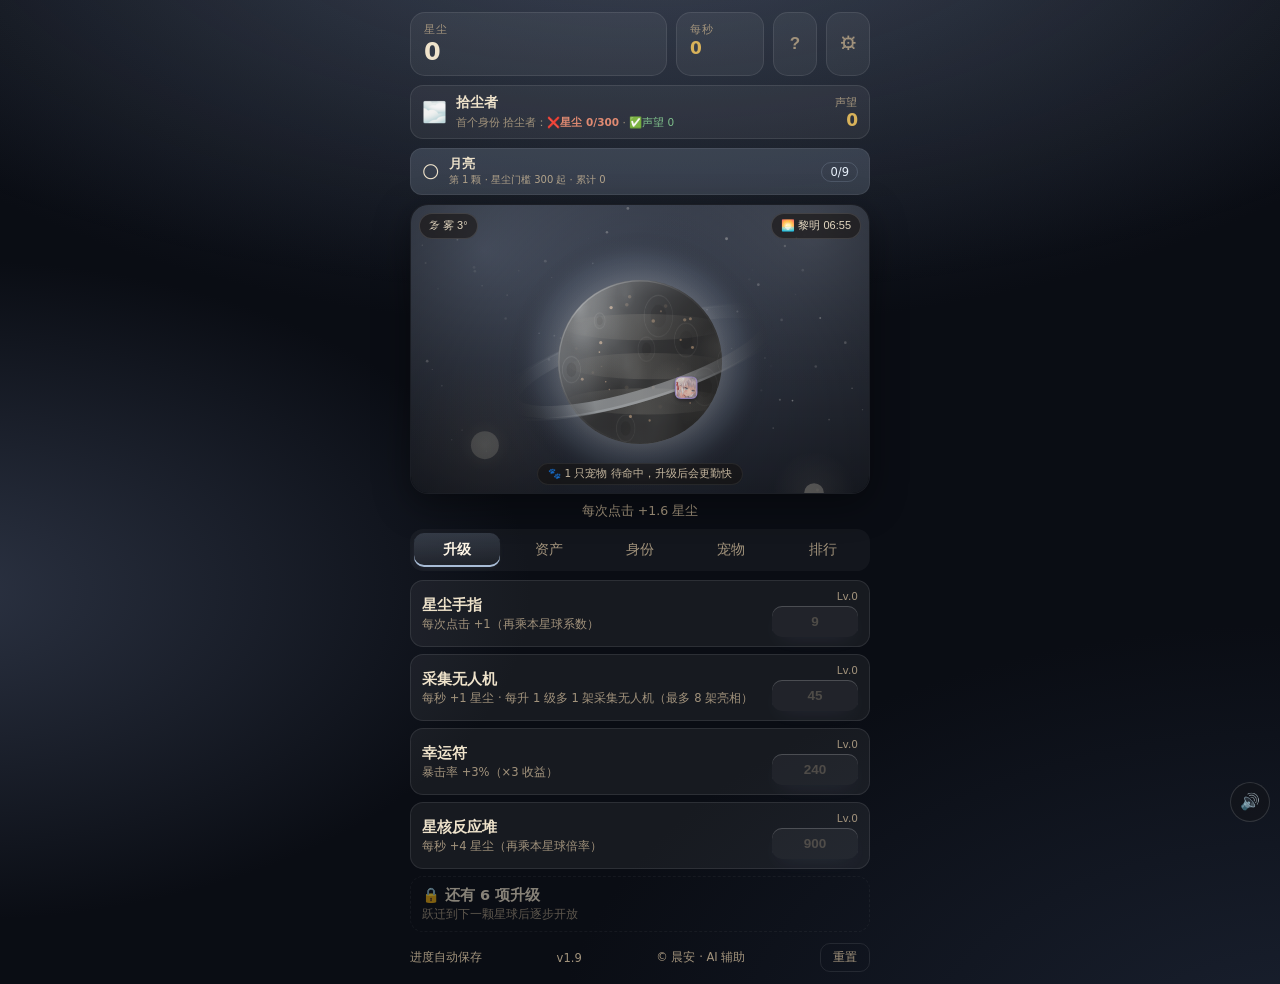
==== commit 977ec717: "发布构建 2026-11-28 16:25" ====
--- a/index.html
+++ b/index.html
@@ -8,7 +8,7 @@
     <!-- 样式用静态标签加载：浏览器解析到就当普通资源缓存，
      即使下面的脚本出问题，页面也不会变成裸 HTML。
      发新版时把 v= 后面的日期改大一位即可让所有设备重新下载。 -->
-    <link rel="stylesheet" href="style.css?v=1.9" />
+    <link rel="stylesheet" href="style.css?v=2.0" />
   </head>
   <body data-world="0" data-phase="night">
     <div id="ambient" aria-hidden="true"></div>
@@ -502,11 +502,11 @@
     <!-- 脚本用静态标签 + defer：浏览器并行下载、按顺序执行，
      一个请求慢了也不会像串行链那样把后面全卡死。
      版本号 v= 与上面的 style.css 保持一致，发新版时一起改。 -->
-    <script defer src="scene.min.js?v=1.9"></script>
-    <script defer src="pets.min.js?v=1.9"></script>
-    <script defer src="game.min.js?v=1.9"></script>
-    <script defer src="systems.min.js?v=1.9"></script>
-    <script defer src="fx.min.js?v=1.9"></script>
-    <script defer src="cloud.min.js?v=1.9"></script>
+    <script defer src="scene.js?v=2.0"></script>
+    <script defer src="pets.js?v=2.0"></script>
+    <script defer src="game.js?v=2.0"></script>
+    <script defer src="systems.js?v=2.0"></script>
+    <script defer src="fx.js?v=2.0"></script>
+    <script defer src="cloud.js?v=2.0"></script>
   </body>
 </html>
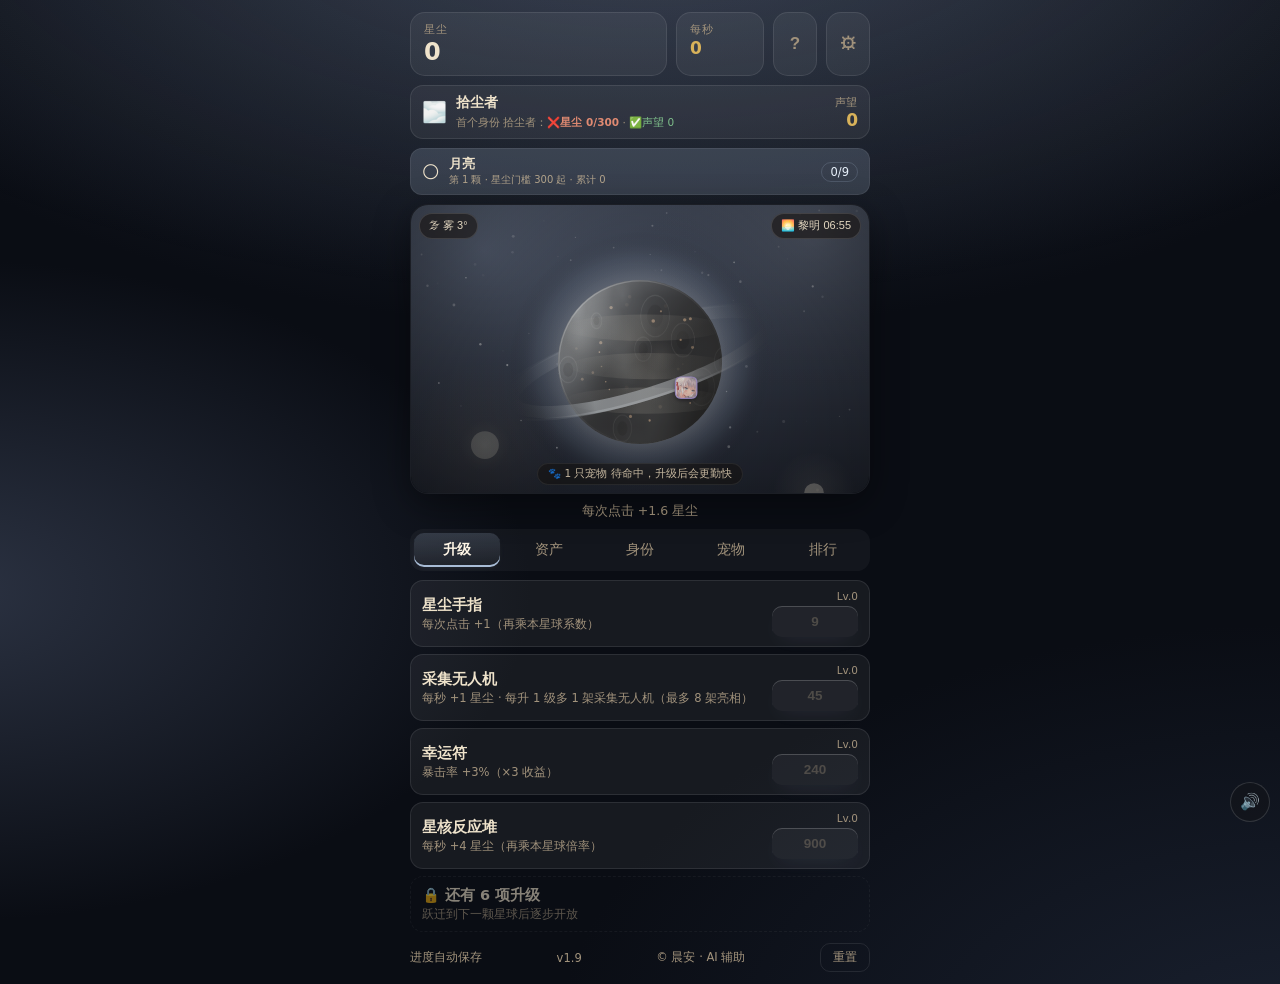
==== commit 3fc6fe04: "发布构建 2026-11-28 17:11" ====
--- a/index.html
+++ b/index.html
@@ -8,7 +8,7 @@
     <!-- 样式用静态标签加载：浏览器解析到就当普通资源缓存，
      即使下面的脚本出问题，页面也不会变成裸 HTML。
      发新版时把 v= 后面的日期改大一位即可让所有设备重新下载。 -->
-    <link rel="stylesheet" href="style.css?v=2.0" />
+    <link rel="stylesheet" href="style.css?v=2.1" />
   </head>
   <body data-world="0" data-phase="night">
     <div id="ambient" aria-hidden="true"></div>
@@ -502,11 +502,11 @@
     <!-- 脚本用静态标签 + defer：浏览器并行下载、按顺序执行，
      一个请求慢了也不会像串行链那样把后面全卡死。
      版本号 v= 与上面的 style.css 保持一致，发新版时一起改。 -->
-    <script defer src="scene.js?v=2.0"></script>
-    <script defer src="pets.js?v=2.0"></script>
-    <script defer src="game.js?v=2.0"></script>
-    <script defer src="systems.js?v=2.0"></script>
-    <script defer src="fx.js?v=2.0"></script>
-    <script defer src="cloud.js?v=2.0"></script>
+    <script defer src="scene.js?v=2.1"></script>
+    <script defer src="pets.js?v=2.1"></script>
+    <script defer src="game.js?v=2.1"></script>
+    <script defer src="systems.js?v=2.1"></script>
+    <script defer src="fx.js?v=2.1"></script>
+    <script defer src="cloud.js?v=2.1"></script>
   </body>
 </html>
--- a/style.css
+++ b/style.css
@@ -1945,6 +1945,13 @@
   background: var(--acc-soft);
   color: #f6ecda;
   font-weight: 600;
+}
+/* 探索中的「取消探索」：弱化视觉，别让人误以为能领奖励 */
+.exp-claim.exp-cancel {
+  background: rgba(255, 255, 255, 0.03);
+  border-color: rgba(255, 150, 130, 0.35);
+  color: #b8968a;
+  font-weight: 400;
 }
 button:disabled {
   opacity: 0.4;
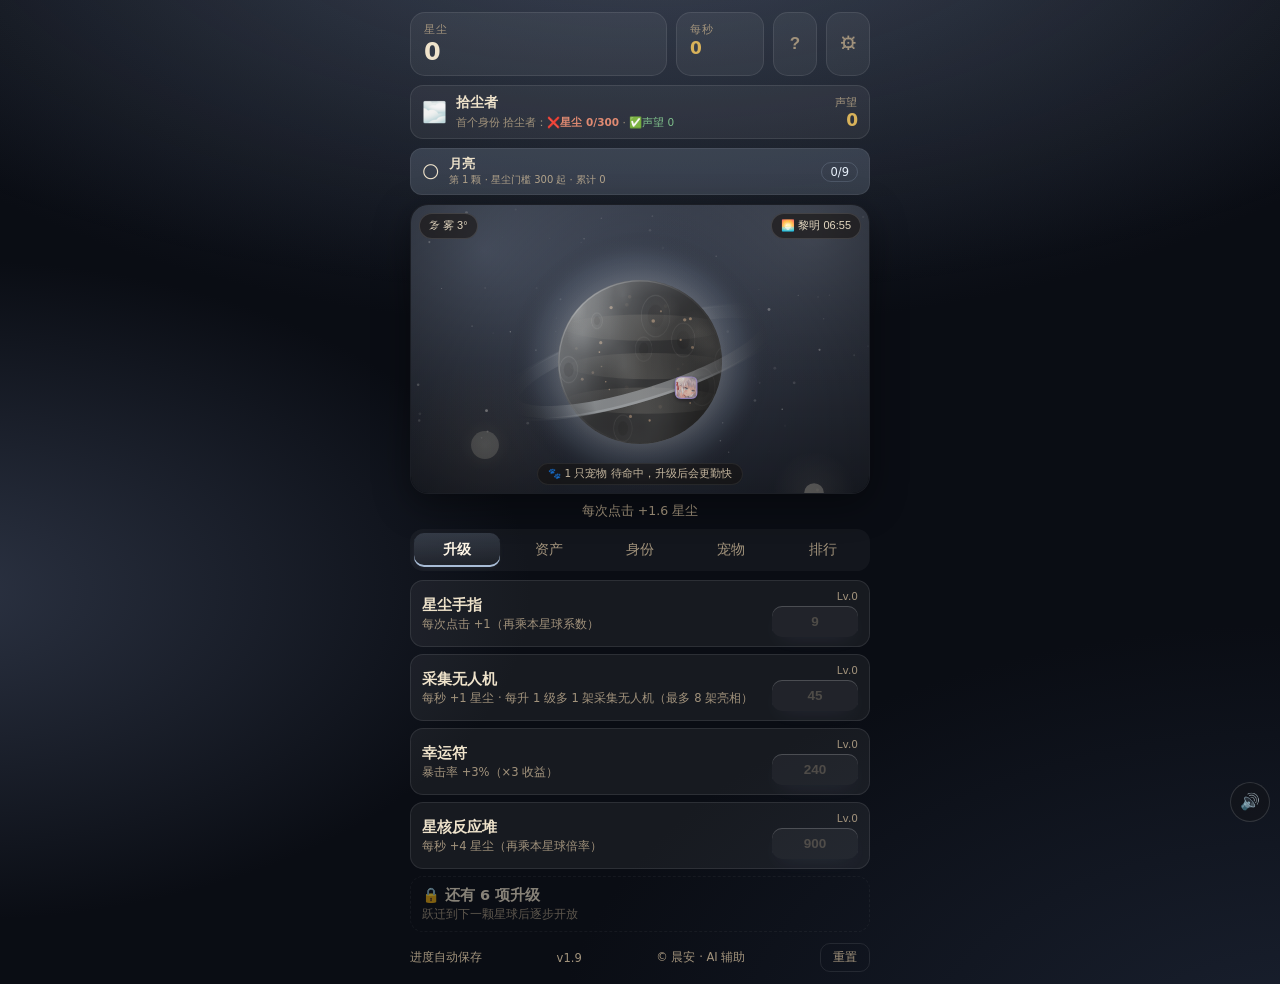
==== commit 604a14ce: "排行榜分数改用实际拥有（各星球累计/钱包+股市取最大），修钱包6万亿榜上4万亿" ====
--- a/index.html
+++ b/index.html
@@ -8,7 +8,7 @@
     <!-- 样式用静态标签加载：浏览器解析到就当普通资源缓存，
      即使下面的脚本出问题，页面也不会变成裸 HTML。
      发新版时把 v= 后面的日期改大一位即可让所有设备重新下载。 -->
-    <link rel="stylesheet" href="style.css?v=2.1" />
+    <link rel="stylesheet" href="style.css?v=2.2" />
   </head>
   <body data-world="0" data-phase="night">
     <div id="ambient" aria-hidden="true"></div>
@@ -502,11 +502,11 @@
     <!-- 脚本用静态标签 + defer：浏览器并行下载、按顺序执行，
      一个请求慢了也不会像串行链那样把后面全卡死。
      版本号 v= 与上面的 style.css 保持一致，发新版时一起改。 -->
-    <script defer src="scene.js?v=2.1"></script>
-    <script defer src="pets.js?v=2.1"></script>
-    <script defer src="game.js?v=2.1"></script>
-    <script defer src="systems.js?v=2.1"></script>
-    <script defer src="fx.js?v=2.1"></script>
-    <script defer src="cloud.js?v=2.1"></script>
+    <script defer src="scene.js?v=2.2"></script>
+    <script defer src="pets.js?v=2.2"></script>
+    <script defer src="game.js?v=2.2"></script>
+    <script defer src="systems.js?v=2.2"></script>
+    <script defer src="fx.js?v=2.2"></script>
+    <script defer src="cloud.js?v=2.2"></script>
   </body>
 </html>
